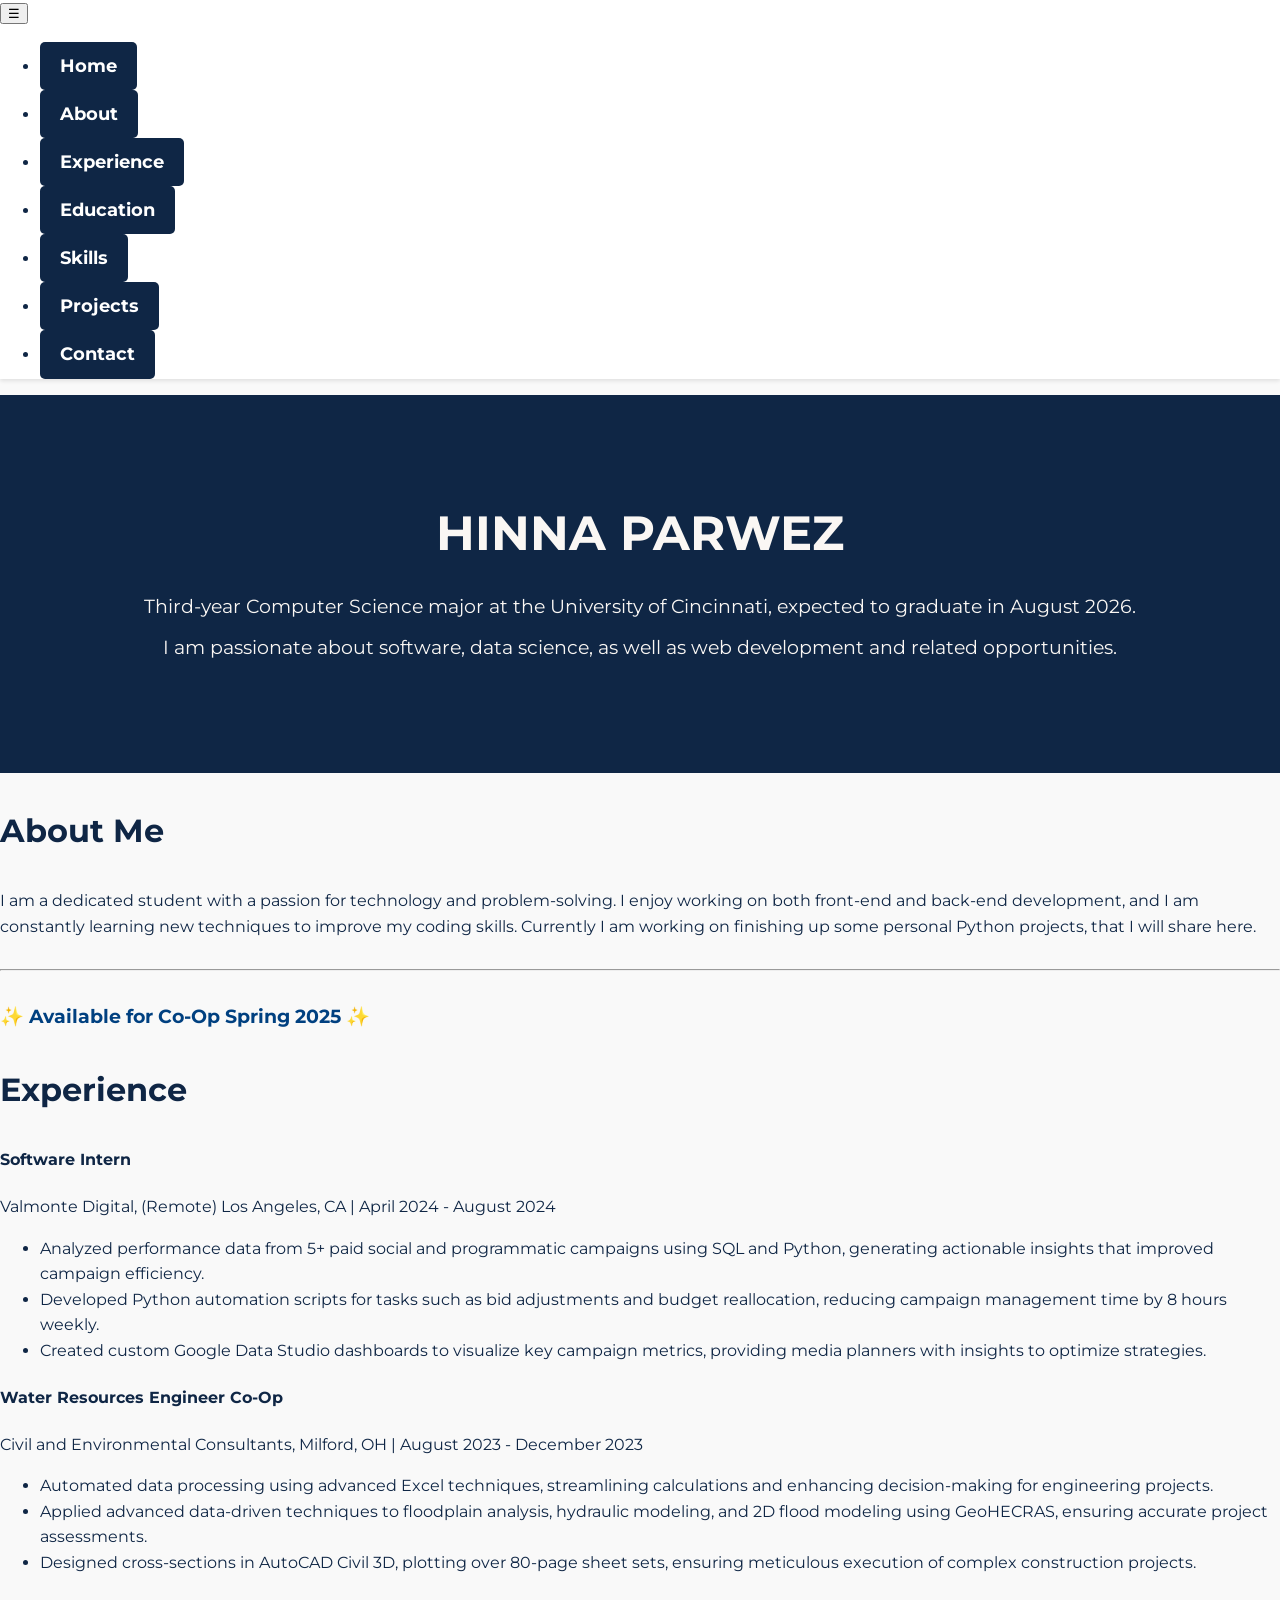
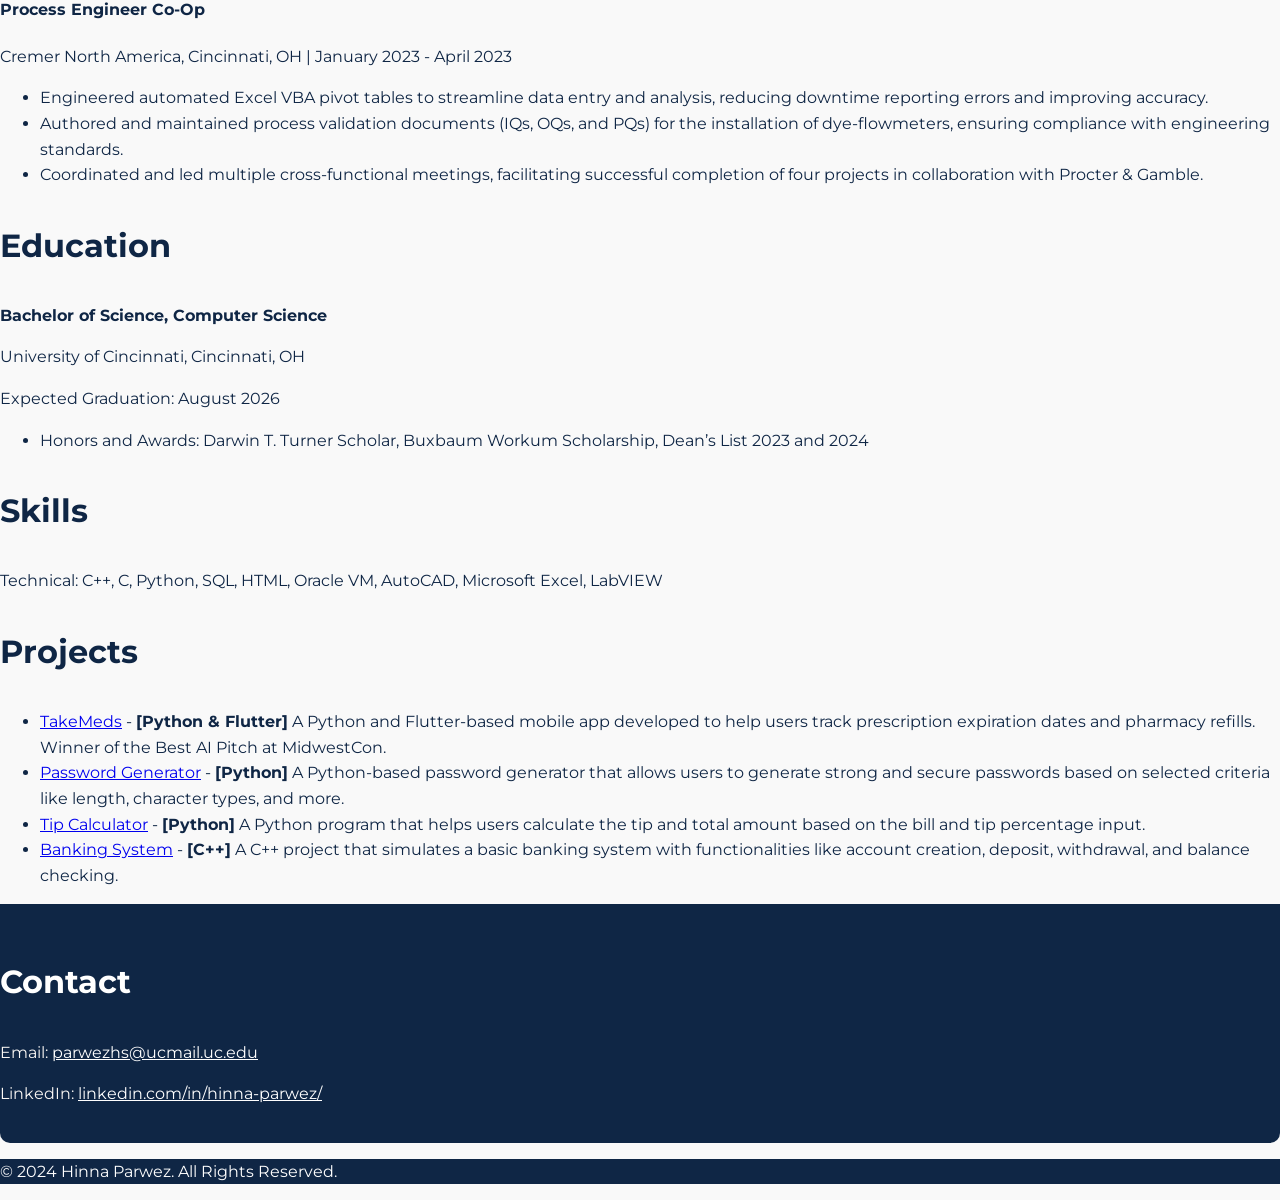
==== index.html @ ca6fc9ad "Update index.html" ====
<!DOCTYPE html>
<html lang="en">
<head>
    <meta charset="UTF-8">
    <meta name="viewport" content="width=device-width, initial-scale=1.0">
    <title>Hinna Parwez's Portfolio</title>
    <link rel="stylesheet" href="styles.css">
    <link rel="stylesheet" href="https://fonts.googleapis.com/css2?family=Montserrat:wght@400;700&display=swap">
</head>
<body>
    <nav>
        <!-- Hamburger menu button for mobile -->
        <button class="hamburger" onclick="toggleMenu()">☰</button>
        <ul id="nav-menu">
            <li><a href="#home">Home</a></li>
            <li><a href="#about">About</a></li>
            <li><a href="#experience">Experience</a></li>
            <li><a href="#education">Education</a></li>
            <li><a href="#skills">Skills</a></li>
            <li><a href="#projects">Projects</a></li>
            <li><a href="#contact">Contact</a></li>
        </ul>
    </nav>

    <header id="home">
        <div class="header-content">
            <h1>HINNA PARWEZ</h1>
            <p>Third-year Computer Science major at the University of Cincinnati, expected to graduate in August 2026.</p>
            <p>I am passionate about software, data science, as well as web development and related opportunities.</p>
        </div>
    </header>

    <!-- About Section -->
    <section id="about">
        <h3>About Me</h3>
        <p>I am a dedicated student with a passion for technology and problem-solving. I enjoy working on both front-end and back-end development, and I am constantly learning new techniques to improve my coding skills. Currently I am working on finishing up some personal Python projects, that I will share here. </p>
        <hr style="margin: 30px 0;">
        <p><strong style="font-size: 1.2em; color: #004080;">✨ Available for Co-Op Spring 2025 ✨</strong></p>
    </section>

    <!-- Experience Section -->
    <section id="experience">
        <h3>Experience</h3>
        <div class="card">
            <h4>Software Intern</h4>
            <p>Valmonte Digital, (Remote) Los Angeles, CA | April 2024 - August 2024</p>
            <ul>
                <li>Analyzed performance data from 5+ paid social and programmatic campaigns using SQL and Python, generating actionable insights that improved campaign efficiency.</li>
                <li>Developed Python automation scripts for tasks such as bid adjustments and budget reallocation, reducing campaign management time by 8 hours weekly.</li>
                <li>Created custom Google Data Studio dashboards to visualize key campaign metrics, providing media planners with insights to optimize strategies.</li>
            </ul>
        </div>
        <div class="card">
            <h4>Water Resources Engineer Co-Op</h4>
            <p>Civil and Environmental Consultants, Milford, OH | August 2023 - December 2023</p>
            <ul>
                <li>Automated data processing using advanced Excel techniques, streamlining calculations and enhancing decision-making for engineering projects.</li>
                <li>Applied advanced data-driven techniques to floodplain analysis, hydraulic modeling, and 2D flood modeling using GeoHECRAS, ensuring accurate project assessments.</li>
                <li>Designed cross-sections in AutoCAD Civil 3D, plotting over 80-page sheet sets, ensuring meticulous execution of complex construction projects.</li>
            </ul>
        </div>
        <div class="card">
            <h4>Process Engineer Co-Op</h4>
            <p>Cremer North America, Cincinnati, OH | January 2023 - April 2023</p>
            <ul>
                <li>Engineered automated Excel VBA pivot tables to streamline data entry and analysis, reducing downtime reporting errors and improving accuracy.</li>
                <li>Authored and maintained process validation documents (IQs, OQs, and PQs) for the installation of dye-flowmeters, ensuring compliance with engineering standards.</li>
                <li>Coordinated and led multiple cross-functional meetings, facilitating successful completion of four projects in collaboration with Procter & Gamble.</li>
            </ul>
        </div>
    </section>

    <!-- Education Section -->
    <section id="education">
        <h3>Education</h3>
        <p><strong>Bachelor of Science, Computer Science</strong></p>
        <p>University of Cincinnati, Cincinnati, OH</p>
        <p>Expected Graduation: August 2026</p>
        <ul>
            <li>Honors and Awards: Darwin T. Turner Scholar, Buxbaum Workum Scholarship, Dean’s List 2023 and 2024</li>
        </ul>
    </section>

    <!-- Skills Section -->
    <section id="skills">
        <h3>Skills</h3>
        <p>Technical: C++, C, Python, SQL, HTML, Oracle VM, AutoCAD, Microsoft Excel, LabVIEW</p>
    </section>

    <!-- Projects Section -->
    <section id="projects">
        <h3>Projects</h3>
        <ul>
            <li>
                <a href="https://github.com/HinnaP/takemeds-server" target="_blank">TakeMeds</a> 
                - <strong>[Python & Flutter]</strong> A Python and Flutter-based mobile app developed to help users track prescription expiration dates and pharmacy refills. Winner of the Best AI Pitch at MidwestCon.
            </li>
            <li>
                <a href="https://github.com/HinnaP/passwordgenerator" target="_blank">Password Generator</a> 
                - <strong>[Python]</strong> A Python-based password generator that allows users to generate strong and secure passwords based on selected criteria like length, character types, and more.
            </li>
            <li>
                <a href="https://github.com/HinnaP/TipCalculator/blob/main/File1" target="_blank">Tip Calculator</a> 
                - <strong>[Python]</strong> A Python program that helps users calculate the tip and total amount based on the bill and tip percentage input.
            </li>
            <li>
                <a href="https://github.com/HinnaP/BankingSystem/tree/main" target="_blank">Banking System</a> 
                - <strong>[C++]</strong> A C++ project that simulates a basic banking system with functionalities like account creation, deposit, withdrawal, and balance checking.
            </li>
        </ul>
    </section>

    <!-- Contact Section -->
    <section id="contact">
        <h3>Contact</h3>
        <p>Email: <a href="mailto:parwezhs@ucmail.uc.edu">parwezhs@ucmail.uc.edu</a></p>
        <p>LinkedIn: <a href="https://www.linkedin.com/in/hinna-parwez/" target="_blank">linkedin.com/in/hinna-parwez/</a></p>
    </section>

    <footer>
        <p>&copy; 2024 Hinna Parwez. All Rights Reserved.</p>
    </footer>

    <!-- JavaScript for Hamburger Menu -->
    <script>
        function toggleMenu() {
            const navMenu = document.getElementById('nav-menu');
            navMenu.classList.toggle('show');
        }
    </script>
</body>
</html>
---- styles.css ----
/* General Styles */
body {
    font-family: 'Montserrat', sans-serif;
    margin: 0;
    padding: 0;
    background-color: #f9f9f9;
    color: #0F2645; /* Updated to new blue color */
    line-height: 1.6;
}

/* Navigation Styles */
nav {
    background-color: #ffffff; 
    box-shadow: 0 2px 4px rgba(0, 0, 0, 0.1);
    position: sticky;
    top: 0;
    width: 100%;
    z-index: 1000;
}

nav ul li a {
    display: inline-block;
    padding: 10px 20px;
    background-color: #0F2645; /* Updated to new blue color */
    color: #ffffff;
    text-decoration: none;
    font-weight: 700;
    font-size: 1.1em;
    border-radius: 5px;
    transition: background-color 0.3s ease-in-out;
}

nav ul li a:hover {
    background-color: #004080; 
    color: #faf7f4;
}

/* Header Styles */
header {
    background-color: #0F2645; /* Updated to new blue color */
    color: #faf7f4;
    text-align: center;
    padding: 100px 20px;
}

.header-content h1 {
    font-size: 3em;
    margin: 0 0 20px;
    font-weight: bold;
}

.header-content p {
    font-size: 1.2em;
    margin: 10px 0;
}

/* Section Styles */
section h3 {
    font-size: 2em;
    color: #0F2645; /* Updated to new blue color */
}

/* Highlighted Text for Co-Op Availability */
#about p:last-of-type {
    color: #0F2645; /* Updated to new blue color */
}

/* Contact Section */
#contact {
    background-color: #0F2645; /* Updated to new blue color */
    color: #faf7f4;
    padding: 20px 0;
    border-radius: 0 0 10px 10px;
}

#contact h3 {
    color: #ffffff;
}

#contact a {
    color: #ffffff;
}

#contact a:hover {
    text-decoration: underline;
}

/* Footer Styles */
footer {
    background-color: #0F2645; /* Updated to new blue color */
    color: #ffffff;
}
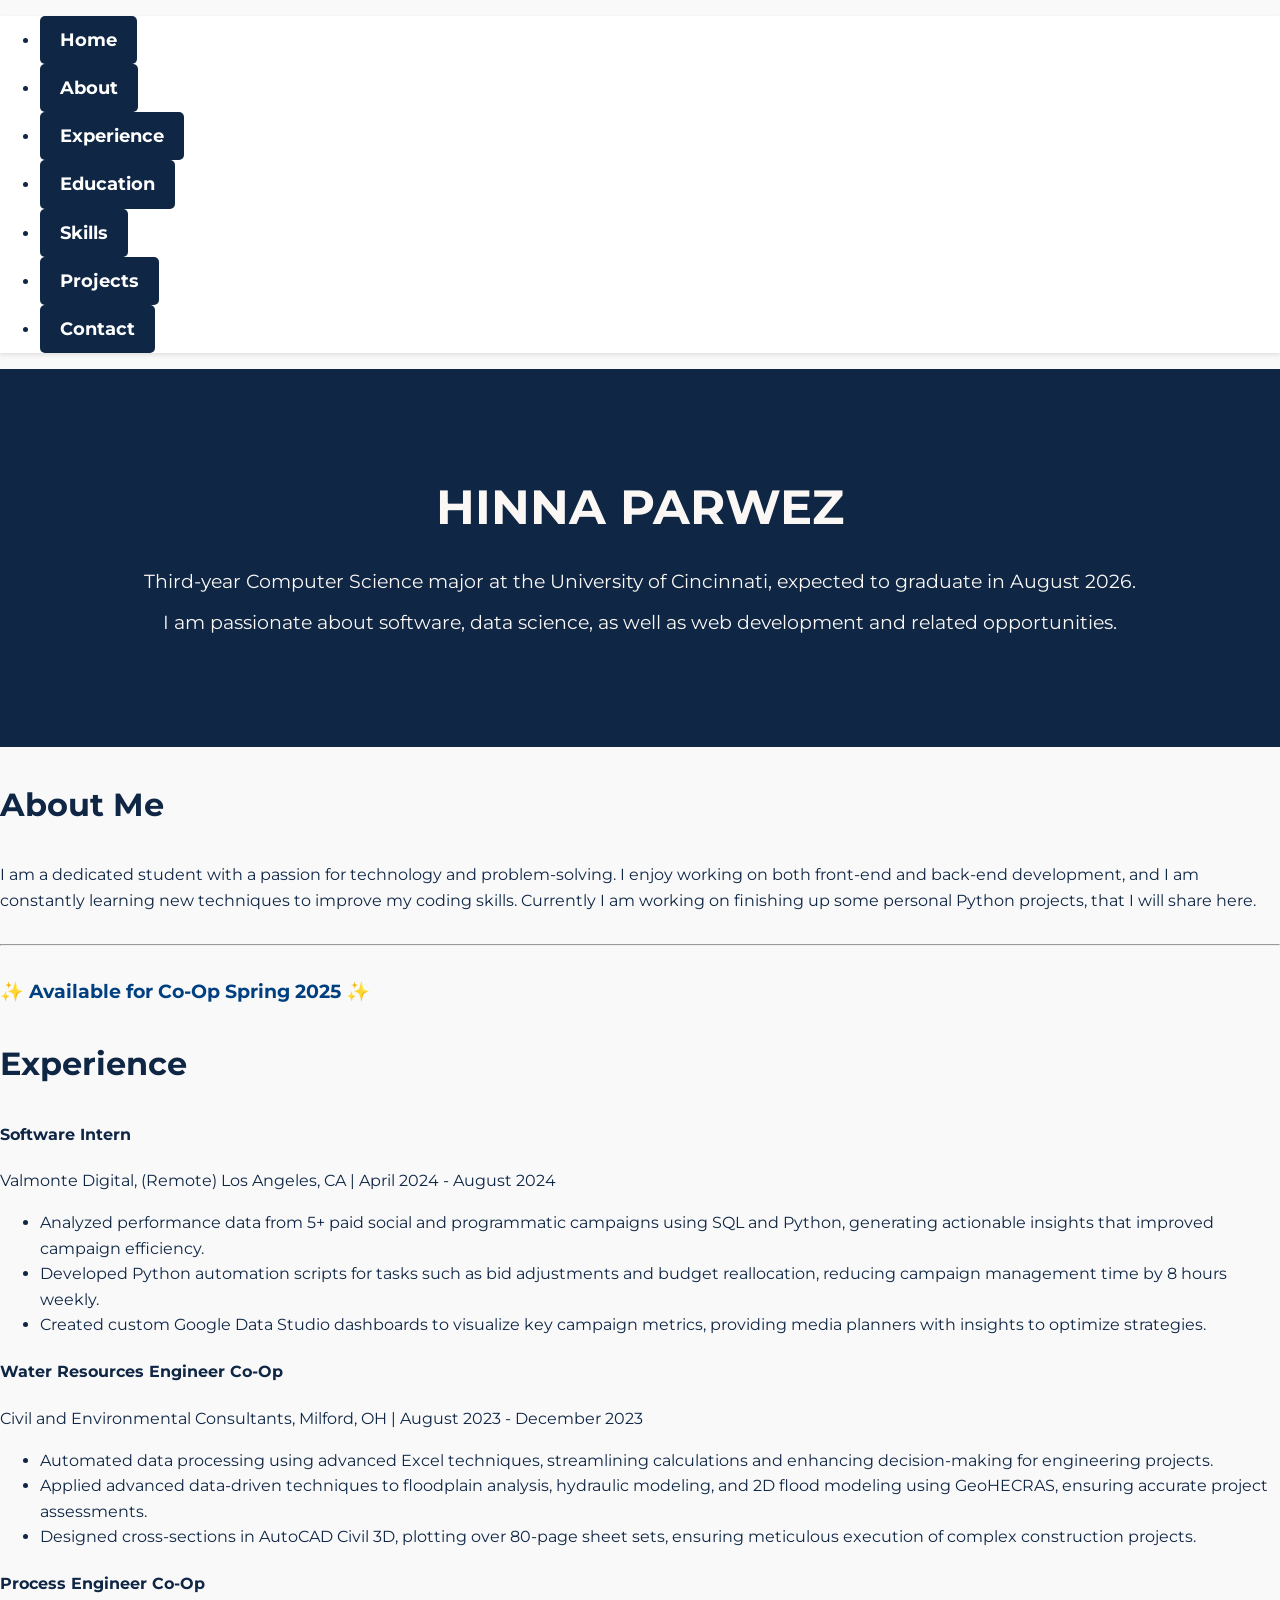
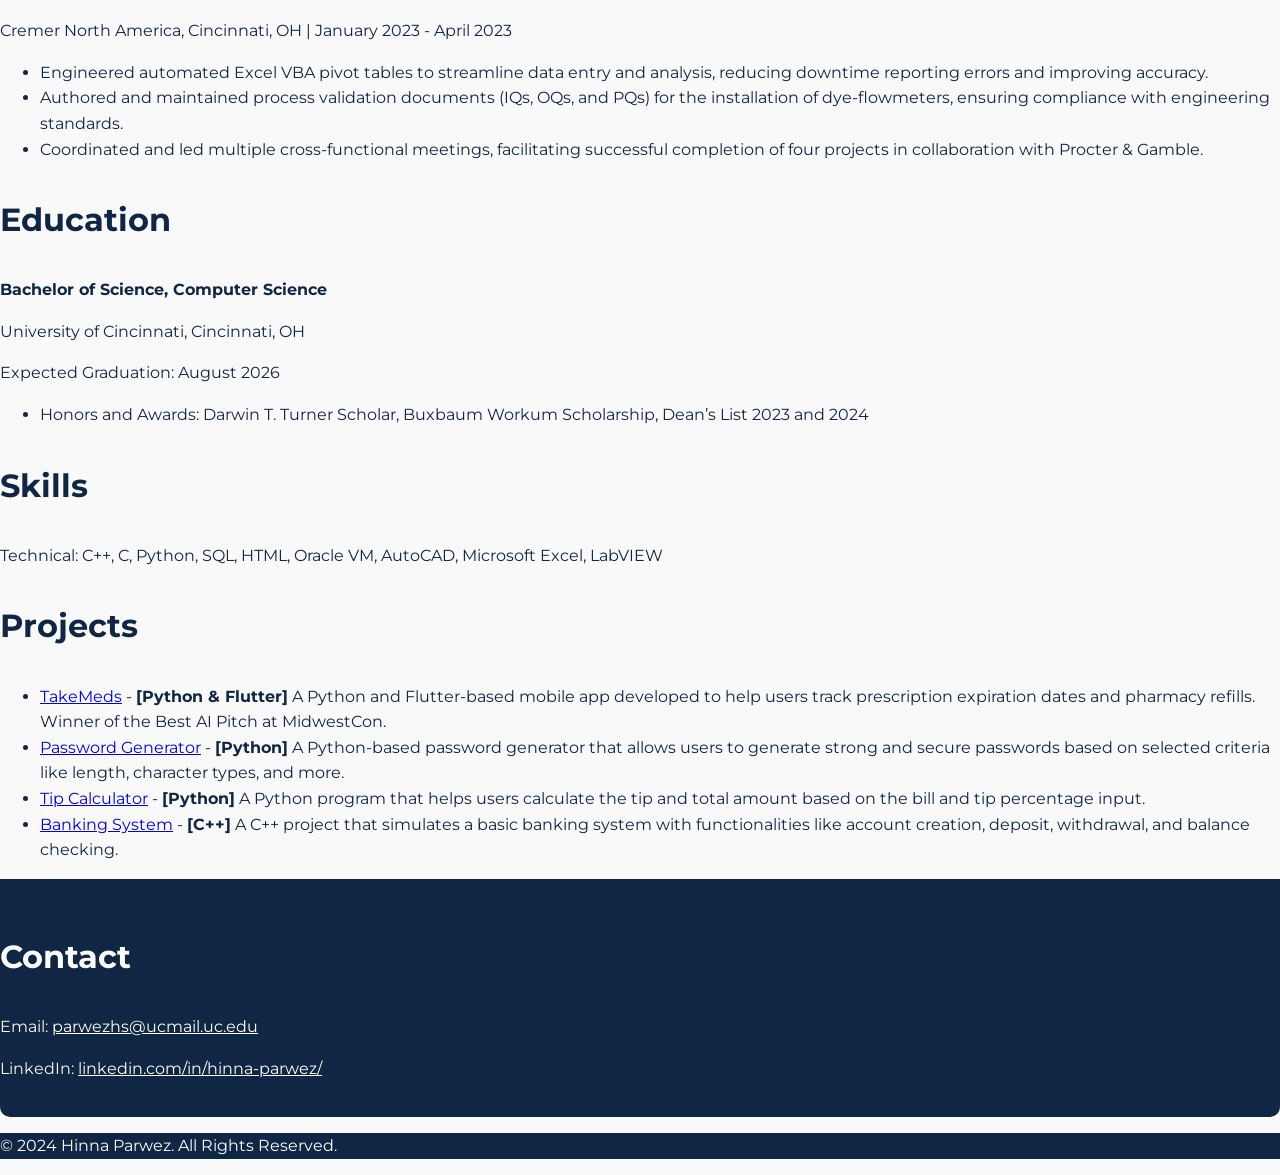
==== commit 8e38a3dd: "Update index.html" ====
--- a/index.html
+++ b/index.html
@@ -9,8 +9,6 @@
 </head>
 <body>
     <nav>
-        <!-- Hamburger menu button for mobile -->
-        <button class="hamburger" onclick="toggleMenu()">☰</button>
         <ul id="nav-menu">
             <li><a href="#home">Home</a></li>
             <li><a href="#about">About</a></li>
@@ -120,13 +118,5 @@
     <footer>
         <p>&copy; 2024 Hinna Parwez. All Rights Reserved.</p>
     </footer>
-
-    <!-- JavaScript for Hamburger Menu -->
-    <script>
-        function toggleMenu() {
-            const navMenu = document.getElementById('nav-menu');
-            navMenu.classList.toggle('show');
-        }
-    </script>
 </body>
 </html>
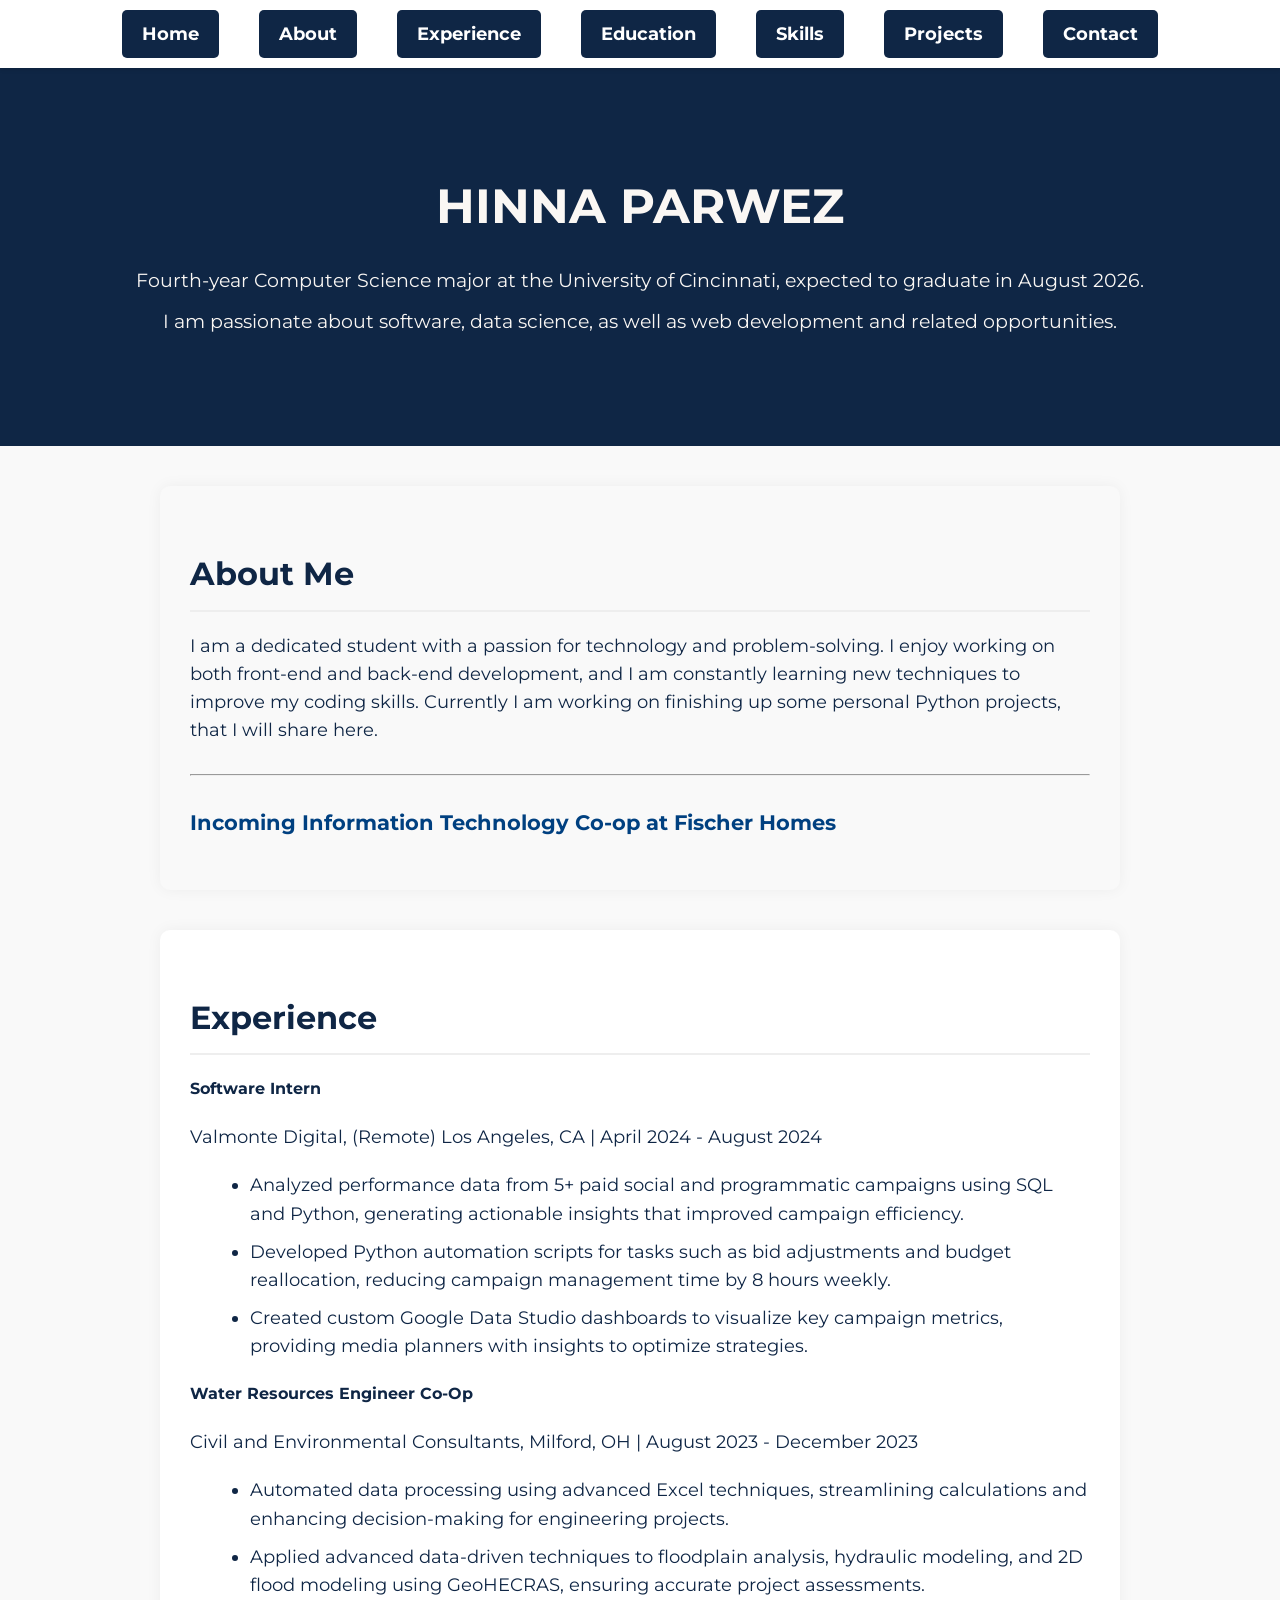
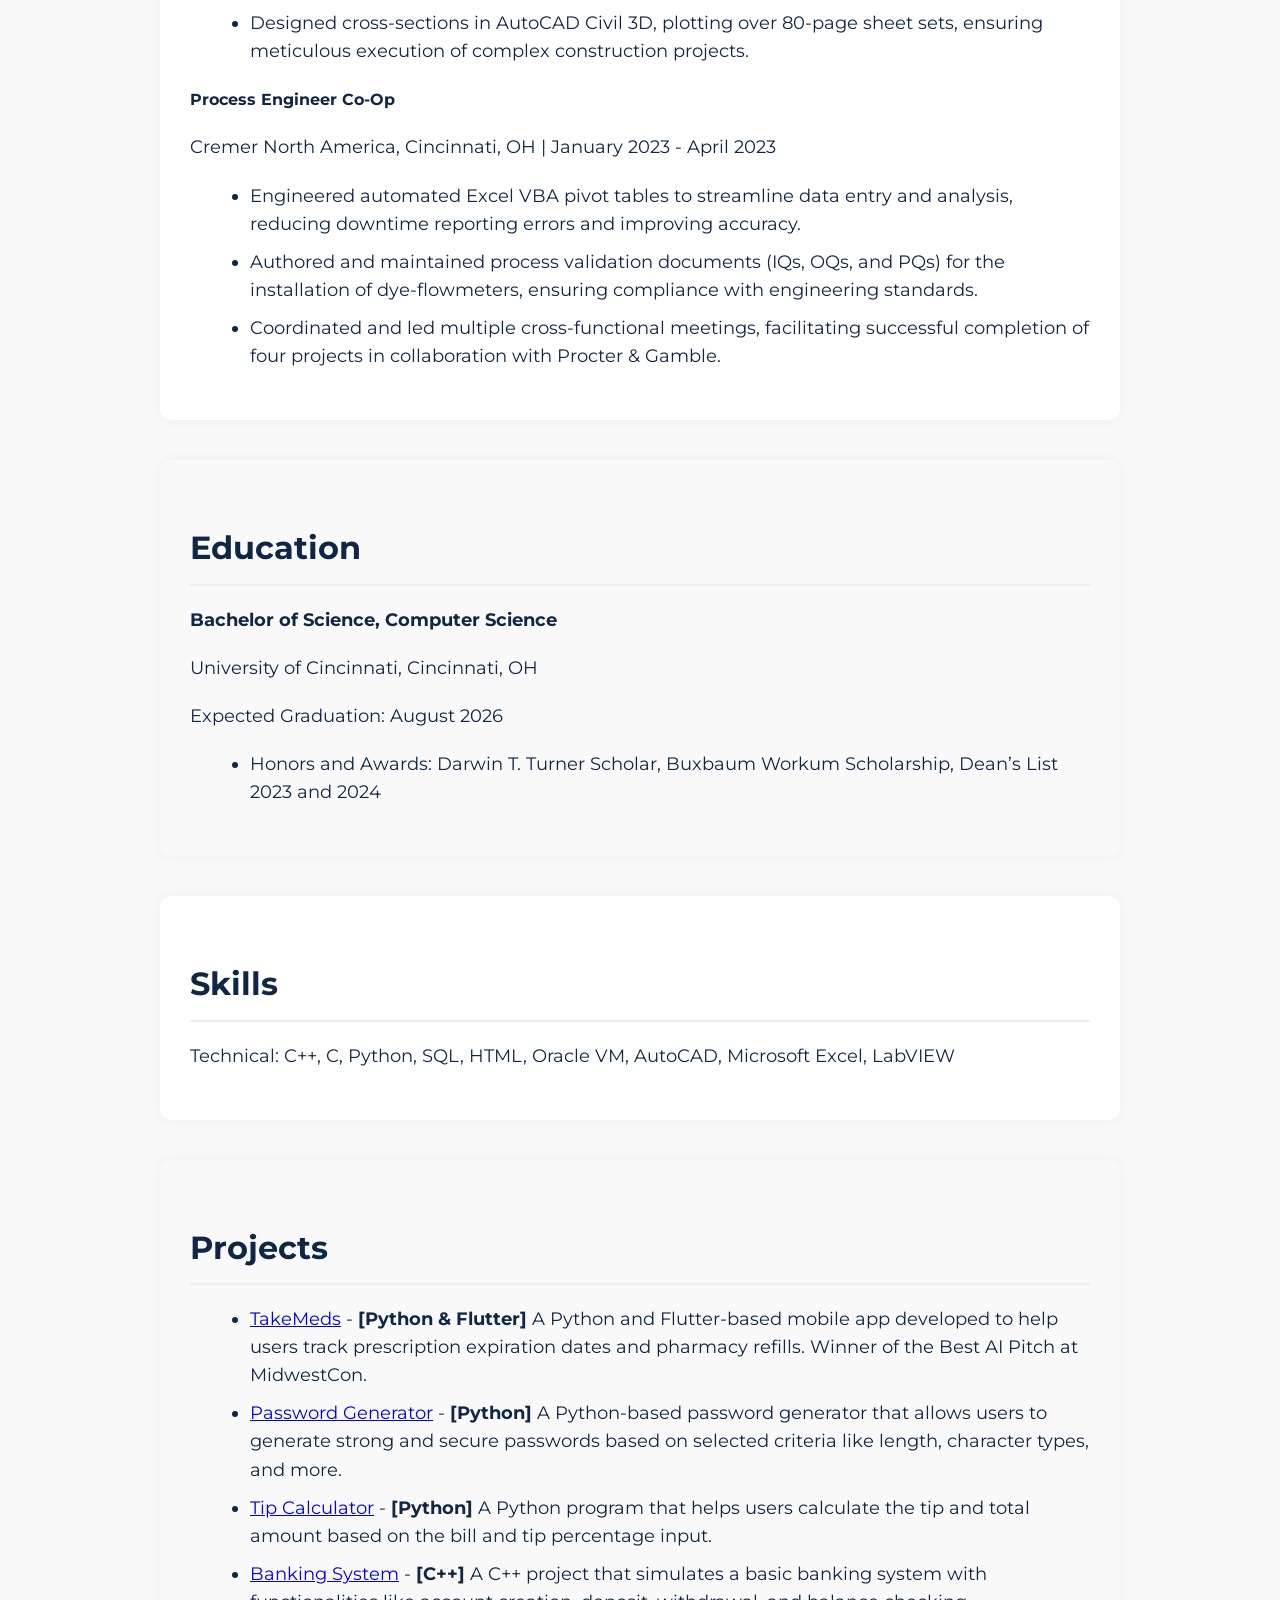
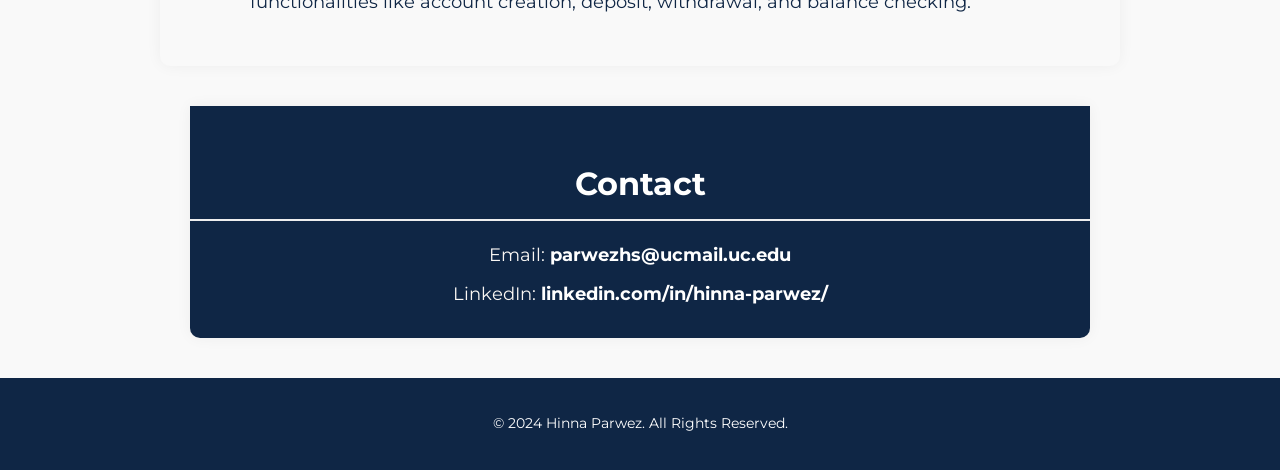
==== commit f2a964ca: "Update index.html" ====
--- a/index.html
+++ b/index.html
@@ -23,7 +23,7 @@
     <header id="home">
         <div class="header-content">
             <h1>HINNA PARWEZ</h1>
-            <p>Third-year Computer Science major at the University of Cincinnati, expected to graduate in August 2026.</p>
+            <p>Fourth-year Computer Science major at the University of Cincinnati, expected to graduate in August 2026.</p>
             <p>I am passionate about software, data science, as well as web development and related opportunities.</p>
         </div>
     </header>
@@ -33,7 +33,7 @@
         <h3>About Me</h3>
         <p>I am a dedicated student with a passion for technology and problem-solving. I enjoy working on both front-end and back-end development, and I am constantly learning new techniques to improve my coding skills. Currently I am working on finishing up some personal Python projects, that I will share here. </p>
         <hr style="margin: 30px 0;">
-        <p><strong style="font-size: 1.2em; color: #004080;">✨ Available for Co-Op Spring 2025 ✨</strong></p>
+        <p><strong style="font-size: 1.2em; color: #004080;">Incoming Information Technology Co-op at Fischer Homes</strong></p>
     </section>
 
     <!-- Experience Section -->
--- a/styles.css
+++ b/styles.css
@@ -1,10 +1,10 @@
 /* General Styles */
-body {
+body {     
     font-family: 'Montserrat', sans-serif;
     margin: 0;
     padding: 0;
     background-color: #f9f9f9;
-    color: #0F2645; /* Updated to new blue color */
+    color: #0F2645; /* Updated dark blue text */
     line-height: 1.6;
 }
 
@@ -18,11 +18,23 @@
     z-index: 1000;
 }
 
+nav ul {
+    list-style-type: none;
+    margin: 0;
+    padding: 0;
+    display: flex;
+    justify-content: center;
+}
+
+nav ul li {
+    margin: 10px 20px; 
+}
+
 nav ul li a {
     display: inline-block;
     padding: 10px 20px;
-    background-color: #0F2645; /* Updated to new blue color */
-    color: #ffffff;
+    background-color: #0F2645; /* Updated to new blue */
+    color: #ffffff; /* White text */
     text-decoration: none;
     font-weight: 700;
     font-size: 1.1em;
@@ -31,14 +43,14 @@
 }
 
 nav ul li a:hover {
-    background-color: #004080; 
-    color: #faf7f4;
+    background-color: #004080; /* Slightly lighter blue on hover */
+    color: #faf7f4; 
 }
 
 /* Header Styles */
 header {
-    background-color: #0F2645; /* Updated to new blue color */
-    color: #faf7f4;
+    background-color: #0F2645; /* Updated to new blue */
+    color: #faf7f4; /* Off-white text */
     text-align: center;
     padding: 100px 20px;
 }
@@ -55,30 +67,64 @@
 }
 
 /* Section Styles */
+section {
+    margin: 40px auto;
+    padding: 30px;
+    max-width: 900px;
+    background-color: #ffffff; 
+    box-shadow: 0 0 15px rgba(0, 0, 0, 0.05);
+    border-radius: 10px;
+    color: #0F2645; /* Text color */
+}
+
+section:nth-of-type(odd) {
+    background-color: #f9f9f9; 
+}
+
 section h3 {
     font-size: 2em;
-    color: #0F2645; /* Updated to new blue color */
+    color: #0F2645; /* Updated to new blue for section headings */
+    border-bottom: 2px solid #eeeeee; 
+    padding-bottom: 10px;
+    margin-bottom: 20px;
+    font-weight: bold;
 }
 
-/* Highlighted Text for Co-Op Availability */
-#about p:last-of-type {
-    color: #0F2645; /* Updated to new blue color */
+section p, section ul {
+    font-size: 1.1em;
+    margin-bottom: 20px; 
+}
+
+section ul {
+    list-style-type: disc;
+    margin-left: 20px;
+}
+
+section ul li {
+    margin-bottom: 10px;
 }
 
 /* Contact Section */
 #contact {
-    background-color: #0F2645; /* Updated to new blue color */
-    color: #faf7f4;
+    text-align: center;
+    background-color: #0F2645; /* Updated to new blue */
+    color: #faf7f4; /* Off-white */
     padding: 20px 0;
     border-radius: 0 0 10px 10px;
 }
 
 #contact h3 {
-    color: #ffffff;
+    color: #ffffff; /* Change the 'Contact' heading to white */
+}
+
+#contact p {
+    margin: 10px 0;
 }
 
 #contact a {
     color: #ffffff;
+    text-decoration: none;
+    font-weight: bold;
 }
 
 #contact a:hover {
@@ -87,6 +133,18 @@
 
 /* Footer Styles */
 footer {
-    background-color: #0F2645; /* Updated to new blue color */
-    color: #ffffff;
+    text-align: center;
+    padding: 20px 0;
+    background-color: #0F2645; /* Updated to new blue */
+    color: #ffffff; 
+    font-size: 0.9em;
 }
+
+footer a {
+    color: #ffffff; 
+    text-decoration: none;
+}
+
+footer a:hover {
+    text-decoration: underline;
+}
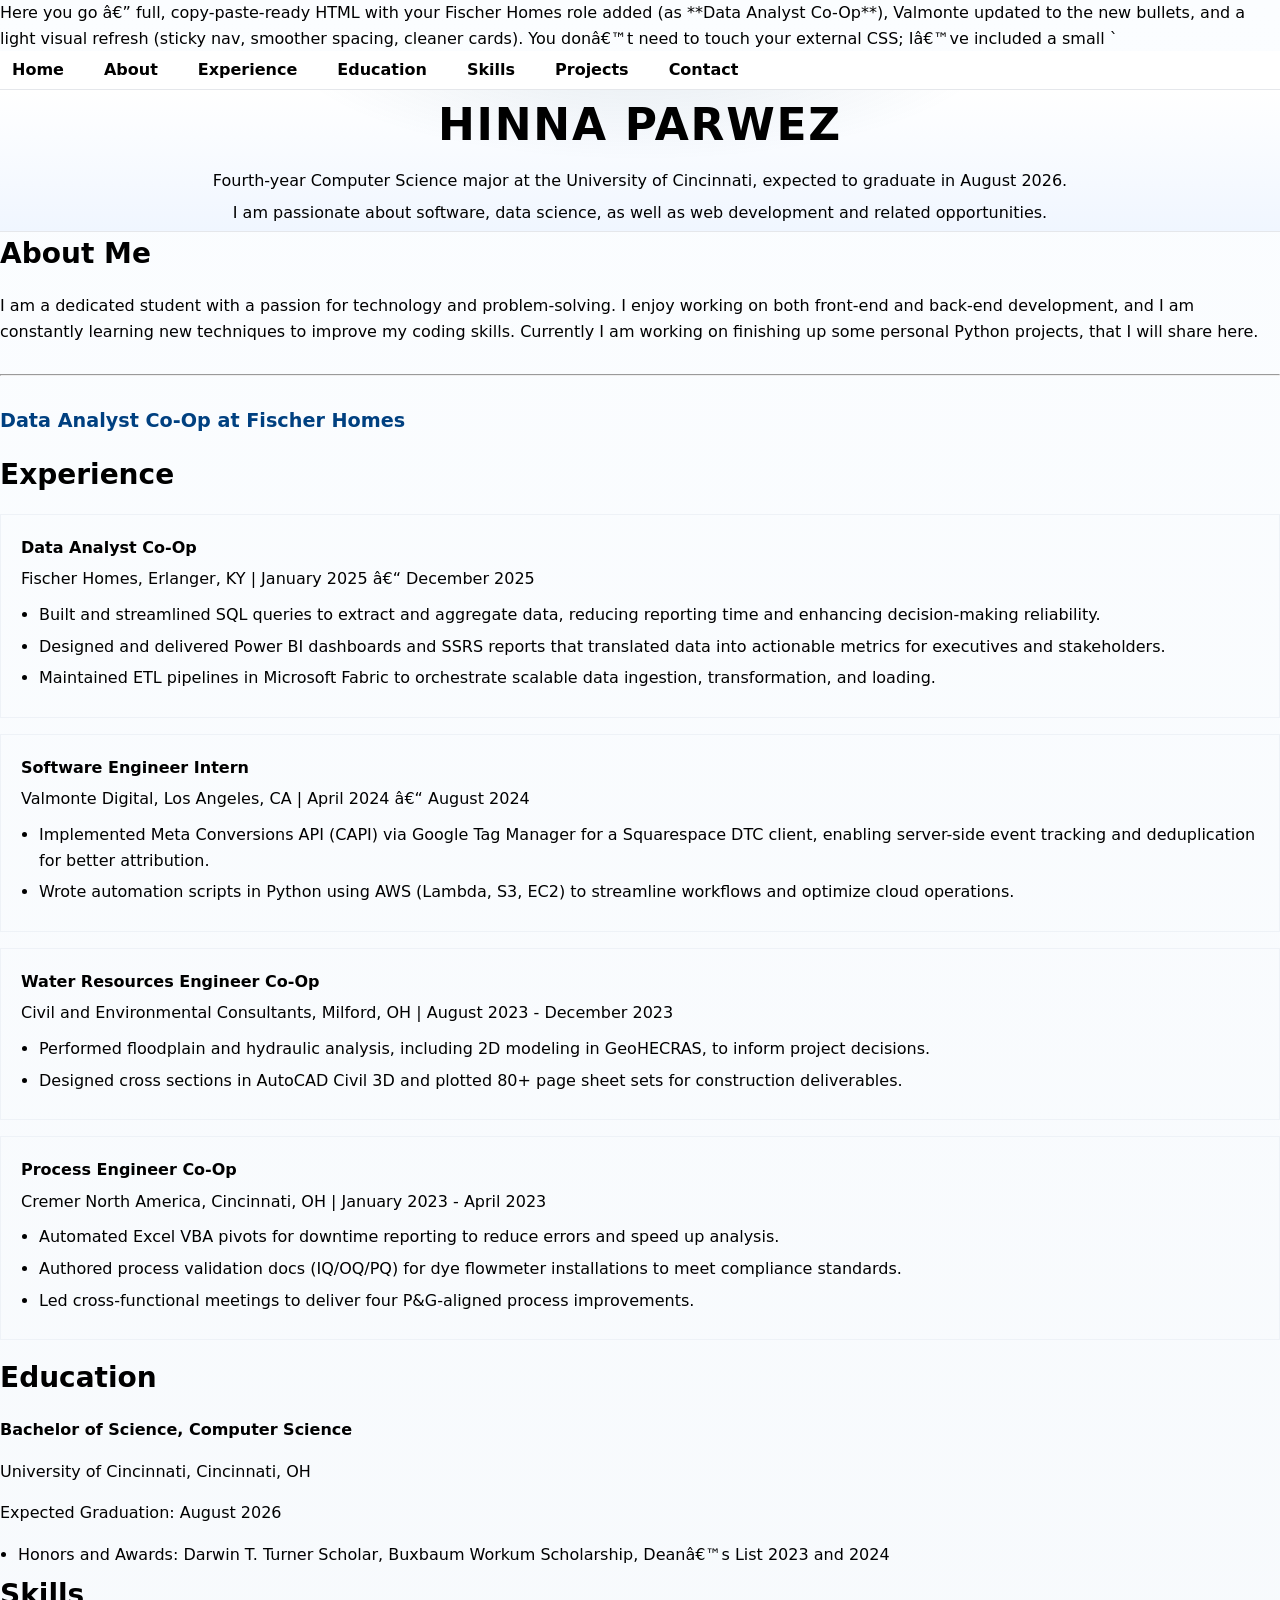
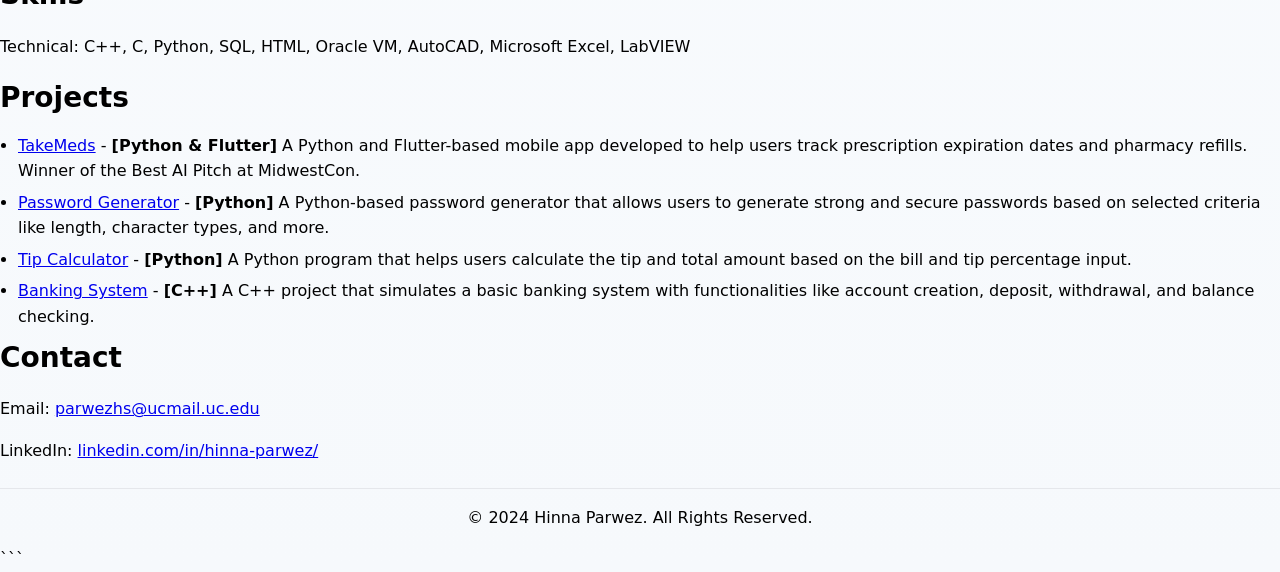
==== commit 531acb23: "Update index.html" ====
--- a/index.html
+++ b/index.html
@@ -1,3 +1,6 @@
+Here you go — full, copy-paste-ready HTML with your Fischer Homes role added (as **Data Analyst Co-Op**), Valmonte updated to the new bullets, and a light visual refresh (sticky nav, smoother spacing, cleaner cards). You don’t need to touch your external CSS; I’ve included a small `<style>` block to instantly improve the look.
+
+```html
 <!DOCTYPE html>
 <html lang="en">
 <head>
@@ -6,6 +9,81 @@
     <title>Hinna Parwez's Portfolio</title>
     <link rel="stylesheet" href="styles.css">
     <link rel="stylesheet" href="https://fonts.googleapis.com/css2?family=Montserrat:wght@400;700&display=swap">
+    <style>
+        :root{
+          --bg:#f8fafc;
+          --fg:#111827;
+          --muted:#6b7280;
+          --accent:#0f4c81;
+          --card:#ffffff;
+          --ring:rgba(15,76,129,.12);
+          --radius:16px;
+          --space: clamp(16px, 3vw, 28px);
+          --maxw: 980px;
+          --shadow: 0 8px 24px rgba(0,0,0,.06);
+        }
+        html { scroll-behavior: smooth; }
+        * { box-sizing: border-box; }
+        body{
+          margin:0;
+          font-family: 'Montserrat', system-ui, -apple-system, Segoe UI, Roboto, Arial, sans-serif;
+          color:var(--fg);
+          background:linear-gradient(180deg, #fbfdff 0%, #f6f9fc 100%);
+          line-height:1.6;
+        }
+        nav{
+          position: sticky; top:0; z-index: 50;
+          background: rgba(255,255,255,.9);
+          backdrop-filter: blur(8px);
+          border-bottom:1px solid #e5e7eb;
+        }
+        #nav-menu{
+          max-width: var(--maxw);
+          margin:0 auto; padding: 10px var(--space);
+          display:flex; gap:16px; flex-wrap:wrap; align-items:center;
+          list-style:none;
+        }
+        #nav-menu a{
+          text-decoration:none; color:var(--fg); font-weight:600; padding:8px 12px; border-radius:10px;
+        }
+        #nav-menu a:hover, #nav-menu a.is-active{
+          background: var(--ring);
+          color: var(--accent);
+        }
+        header{
+          display:grid; place-items:center;
+          padding: clamp(48px, 10vw, 120px) var(--space);
+          text-align:center;
+          background:
+            radial-gradient(600px 200px at 50% -50px, rgba(15,76,129,.12), transparent 60%),
+            linear-gradient(180deg, #ffffff 0%, #f0f6ff 100%);
+          border-bottom:1px solid #e5e7eb;
+        }
+        .header-content{ max-width: var(--maxw); margin:0 auto; }
+        .header-content h1{ letter-spacing:.04em; margin:0 0 8px; font-size: clamp(28px, 5vw, 44px); }
+        .header-content p{ margin:6px 0; color: var(--muted); }
+
+        section{ max-width: var(--maxw); margin: 0 auto; padding: 40px var(--space); }
+        h3{ margin:0 0 12px; font-size: clamp(20px, 3.2vw, 28px); }
+        .card{
+          background: var(--card);
+          border-radius: var(--radius);
+          box-shadow: var(--shadow);
+          padding: 20px;
+          margin: 16px 0;
+          border: 1px solid #eef2f7;
+        }
+        .card h4{ margin: 0 0 6px; }
+        .card p{ margin: 0 0 10px; color: var(--muted); }
+        ul{ padding-left: 18px; margin: 0; }
+        li{ margin: 6px 0; }
+        footer{
+          text-align:center; padding: 28px var(--space); color: var(--muted);
+          border-top:1px solid #e5e7eb; margin-top: 24px;
+        }
+        /* subtle anchor focus ring */
+        a:focus-visible{ outline: 3px solid var(--ring); border-radius:8px; }
+    </style>
 </head>
 <body>
     <nav>
@@ -31,39 +109,50 @@
     <!-- About Section -->
     <section id="about">
         <h3>About Me</h3>
-        <p>I am a dedicated student with a passion for technology and problem-solving. I enjoy working on both front-end and back-end development, and I am constantly learning new techniques to improve my coding skills. Currently I am working on finishing up some personal Python projects, that I will share here. </p>
+        <p>I am a dedicated student with a passion for technology and problem-solving. I enjoy working on both front-end and back-end development, and I am constantly learning new techniques to improve my coding skills. Currently I am working on finishing up some personal Python projects, that I will share here.</p>
         <hr style="margin: 30px 0;">
-        <p><strong style="font-size: 1.2em; color: #004080;">Incoming Information Technology Co-op at Fischer Homes</strong></p>
+        <p><strong style="font-size: 1.2em; color: #004080;">Data Analyst Co-Op at Fischer Homes</strong></p>
     </section>
 
     <!-- Experience Section -->
     <section id="experience">
         <h3>Experience</h3>
-        <div class="card">
-            <h4>Software Intern</h4>
-            <p>Valmonte Digital, (Remote) Los Angeles, CA | April 2024 - August 2024</p>
-            <ul>
-                <li>Analyzed performance data from 5+ paid social and programmatic campaigns using SQL and Python, generating actionable insights that improved campaign efficiency.</li>
-                <li>Developed Python automation scripts for tasks such as bid adjustments and budget reallocation, reducing campaign management time by 8 hours weekly.</li>
-                <li>Created custom Google Data Studio dashboards to visualize key campaign metrics, providing media planners with insights to optimize strategies.</li>
-            </ul>
-        </div>
+
+        <div class="card">
+            <h4>Data Analyst Co-Op</h4>
+            <p>Fischer Homes, Erlanger, KY | January 2025 – December 2025</p>
+            <ul>
+                <li>Built and streamlined SQL queries to extract and aggregate data, reducing reporting time and enhancing decision-making reliability.</li>
+                <li>Designed and delivered Power BI dashboards and SSRS reports that translated data into actionable metrics for executives and stakeholders.</li>
+                <li>Maintained ETL pipelines in Microsoft Fabric to orchestrate scalable data ingestion, transformation, and loading.</li>
+            </ul>
+        </div>
+
+        <div class="card">
+            <h4>Software Engineer Intern</h4>
+            <p>Valmonte Digital, Los Angeles, CA | April 2024 – August 2024</p>
+            <ul>
+                <li>Implemented Meta Conversions API (CAPI) via Google Tag Manager for a Squarespace DTC client, enabling server-side event tracking and deduplication for better attribution.</li>
+                <li>Wrote automation scripts in Python using AWS (Lambda, S3, EC2) to streamline workflows and optimize cloud operations.</li>
+            </ul>
+        </div>
+
         <div class="card">
             <h4>Water Resources Engineer Co-Op</h4>
             <p>Civil and Environmental Consultants, Milford, OH | August 2023 - December 2023</p>
             <ul>
-                <li>Automated data processing using advanced Excel techniques, streamlining calculations and enhancing decision-making for engineering projects.</li>
-                <li>Applied advanced data-driven techniques to floodplain analysis, hydraulic modeling, and 2D flood modeling using GeoHECRAS, ensuring accurate project assessments.</li>
-                <li>Designed cross-sections in AutoCAD Civil 3D, plotting over 80-page sheet sets, ensuring meticulous execution of complex construction projects.</li>
-            </ul>
-        </div>
+                <li>Performed floodplain and hydraulic analysis, including 2D modeling in GeoHECRAS, to inform project decisions.</li>
+                <li>Designed cross sections in AutoCAD Civil 3D and plotted 80+ page sheet sets for construction deliverables.</li>
+            </ul>
+        </div>
+
         <div class="card">
             <h4>Process Engineer Co-Op</h4>
             <p>Cremer North America, Cincinnati, OH | January 2023 - April 2023</p>
             <ul>
-                <li>Engineered automated Excel VBA pivot tables to streamline data entry and analysis, reducing downtime reporting errors and improving accuracy.</li>
-                <li>Authored and maintained process validation documents (IQs, OQs, and PQs) for the installation of dye-flowmeters, ensuring compliance with engineering standards.</li>
-                <li>Coordinated and led multiple cross-functional meetings, facilitating successful completion of four projects in collaboration with Procter & Gamble.</li>
+                <li>Automated Excel VBA pivots for downtime reporting to reduce errors and speed up analysis.</li>
+                <li>Authored process validation docs (IQ/OQ/PQ) for dye flowmeter installations to meet compliance standards.</li>
+                <li>Led cross-functional meetings to deliver four P&G-aligned process improvements.</li>
             </ul>
         </div>
     </section>
@@ -118,5 +207,23 @@
     <footer>
         <p>&copy; 2024 Hinna Parwez. All Rights Reserved.</p>
     </footer>
+
+    <script>
+      // highlight active nav link on scroll
+      const links = [...document.querySelectorAll('#nav-menu a')];
+      const sections = links.map(a => document.querySelector(a.getAttribute('href')));
+      const onScroll = () => {
+        const y = window.scrollY + 120;
+        let active = 0;
+        sections.forEach((sec, i) => {
+          if (sec && sec.offsetTop <= y) active = i;
+        });
+        links.forEach(l => l.classList.remove('is-active'));
+        links[active]?.classList.add('is-active');
+      };
+      document.addEventListener('scroll', onScroll, { passive: true });
+      onScroll();
+    </script>
 </body>
 </html>
+```
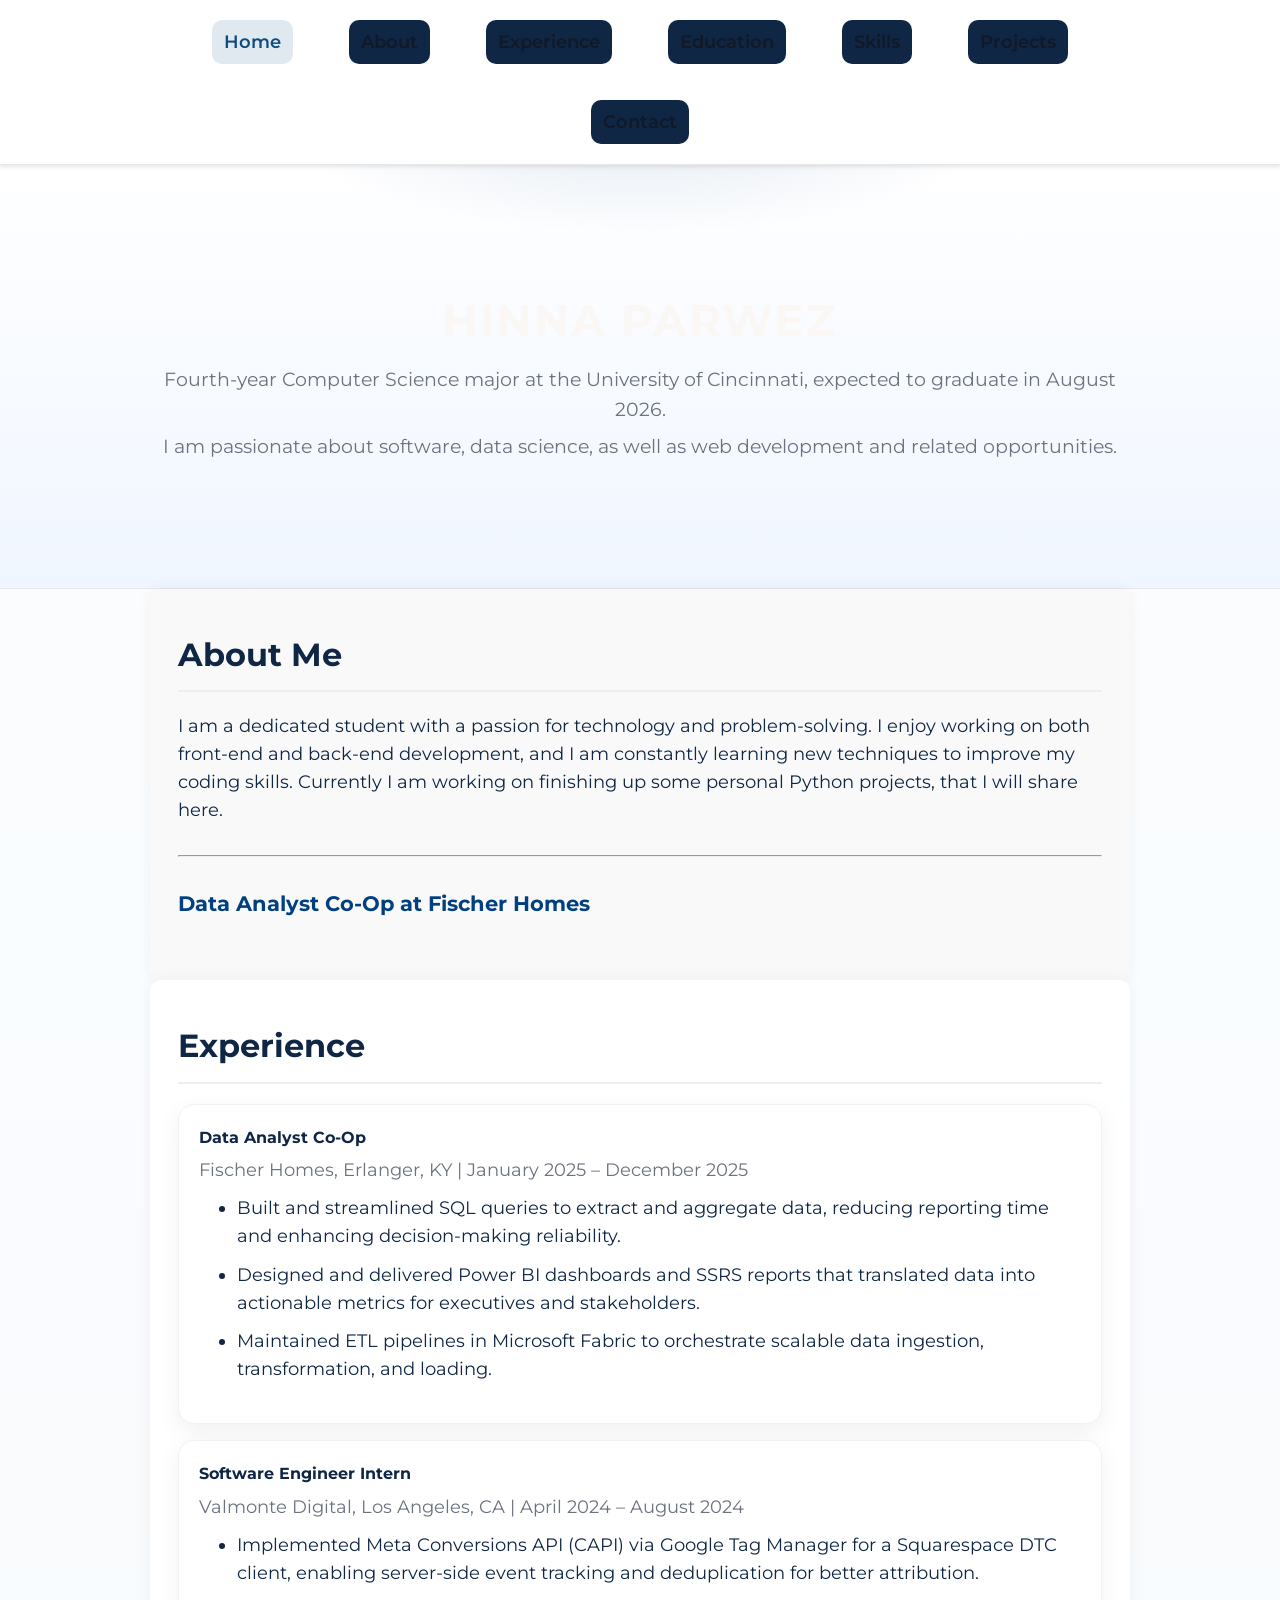
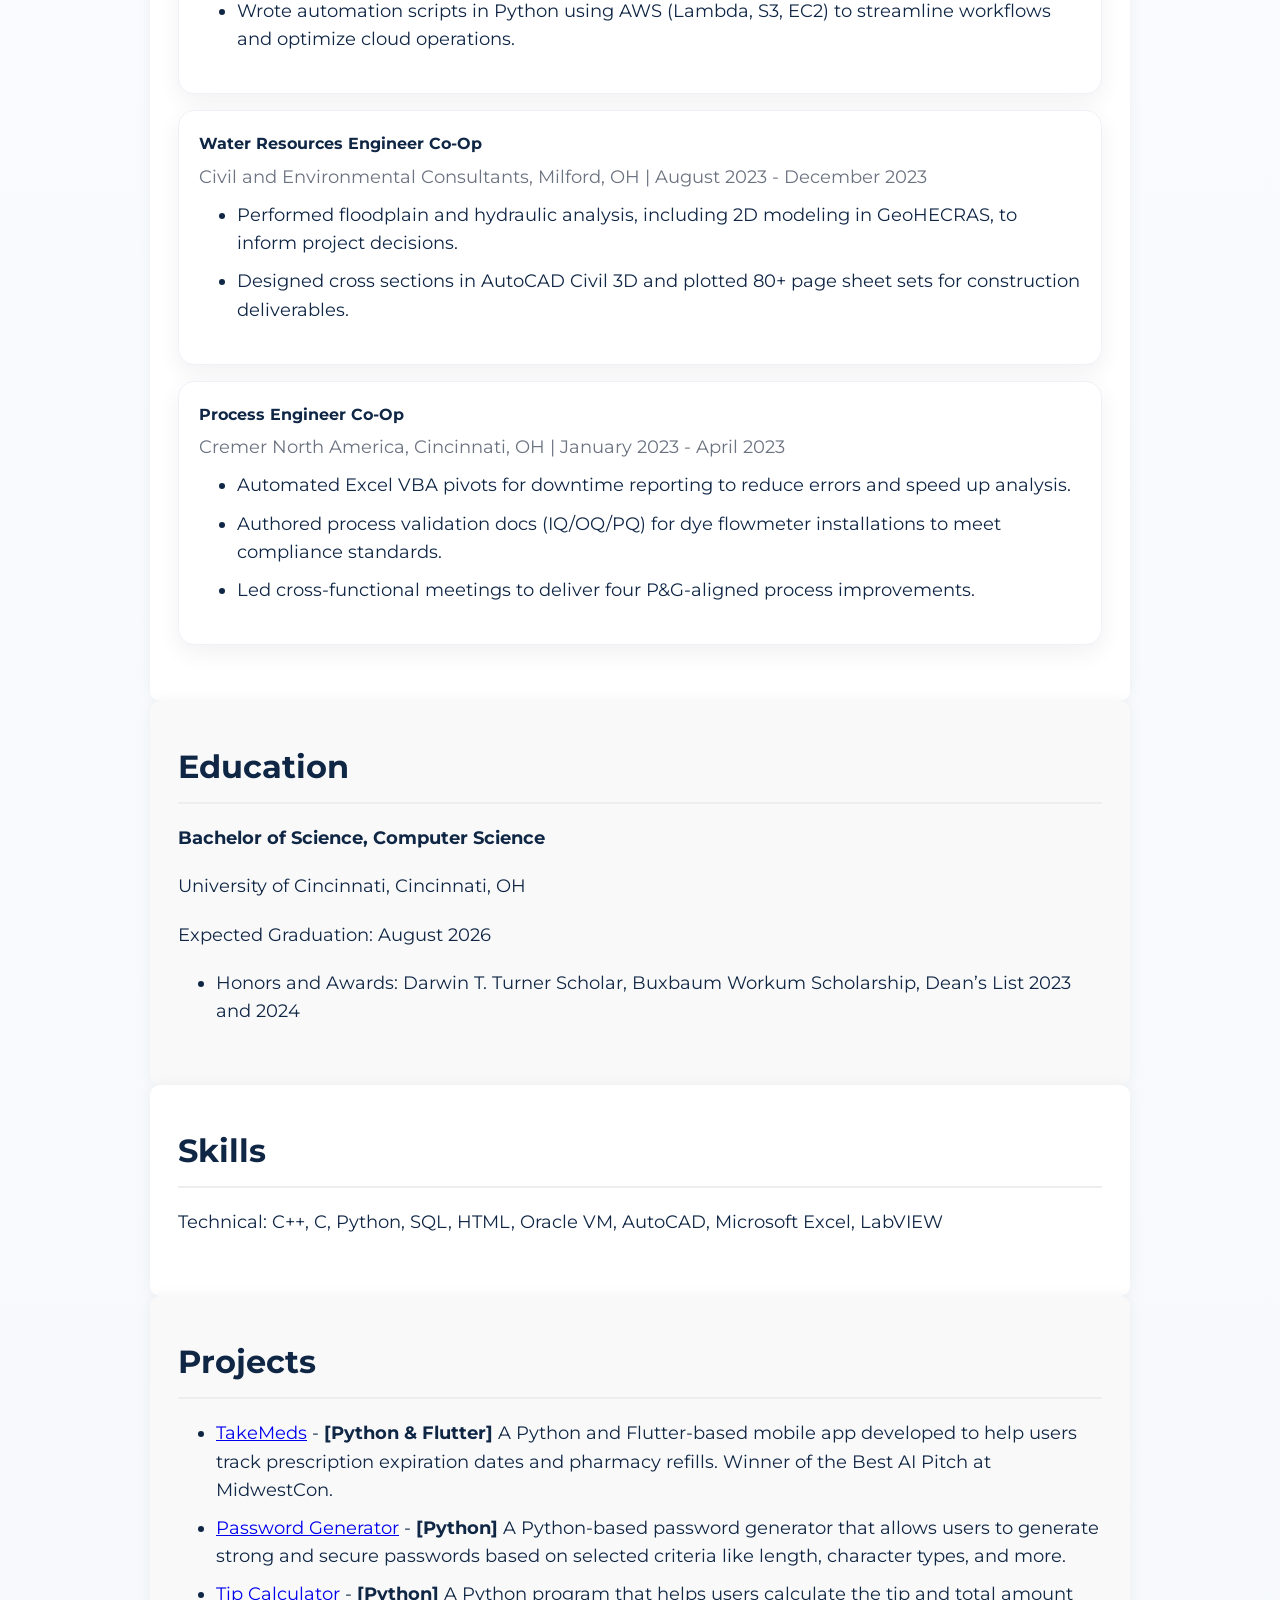
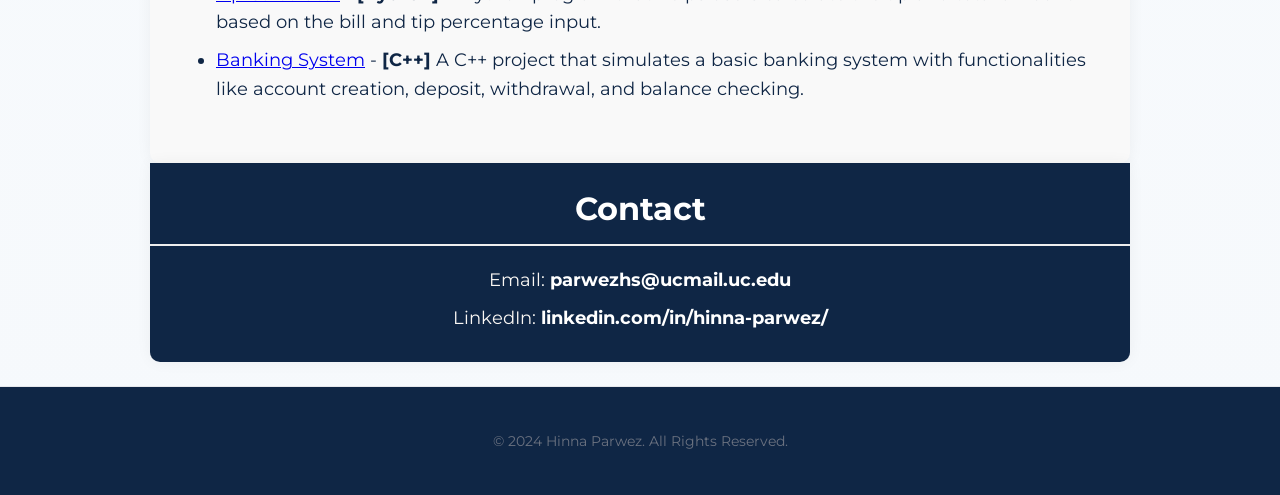
==== commit 0259bb31: "Update index.html" ====
--- a/index.html
+++ b/index.html
@@ -1,6 +1,3 @@
-Here you go — full, copy-paste-ready HTML with your Fischer Homes role added (as **Data Analyst Co-Op**), Valmonte updated to the new bullets, and a light visual refresh (sticky nav, smoother spacing, cleaner cards). You don’t need to touch your external CSS; I’ve included a small `<style>` block to instantly improve the look.
-
-```html
 <!DOCTYPE html>
 <html lang="en">
 <head>
@@ -226,4 +223,3 @@
     </script>
 </body>
 </html>
-```
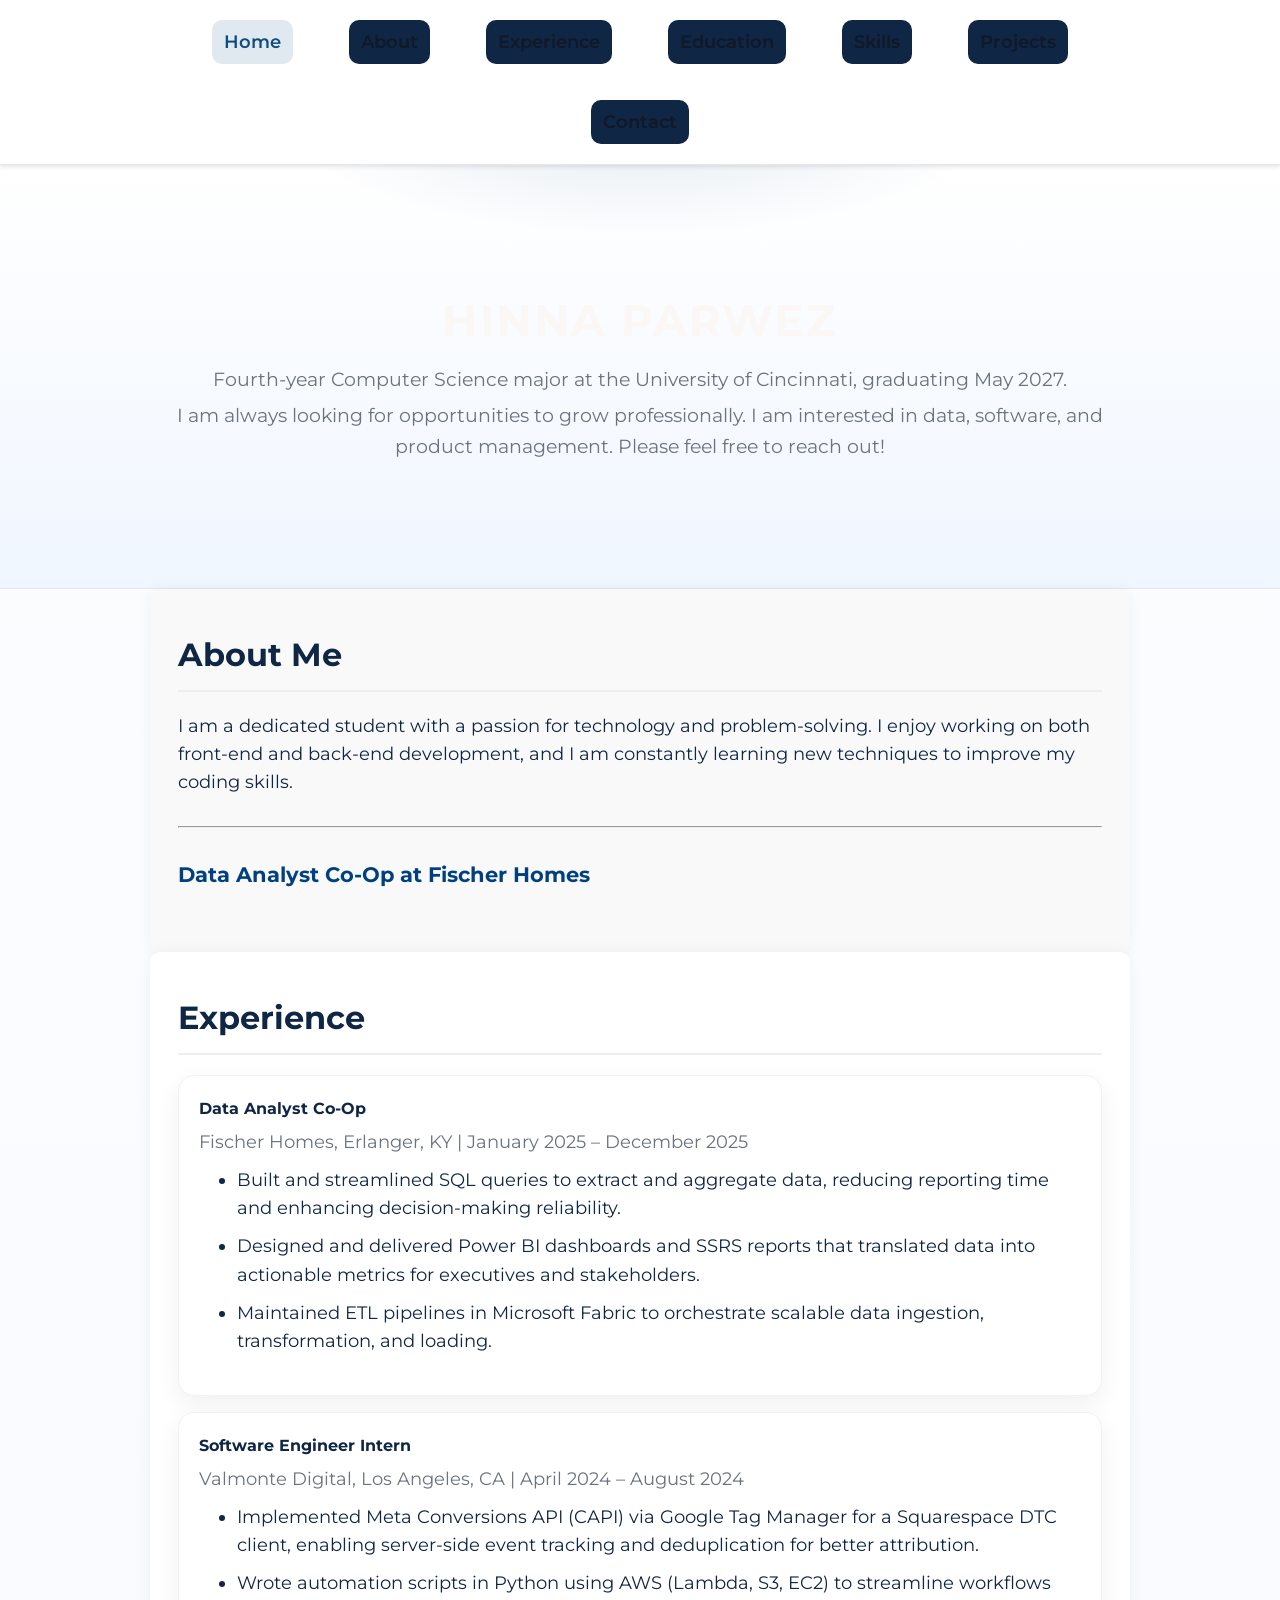
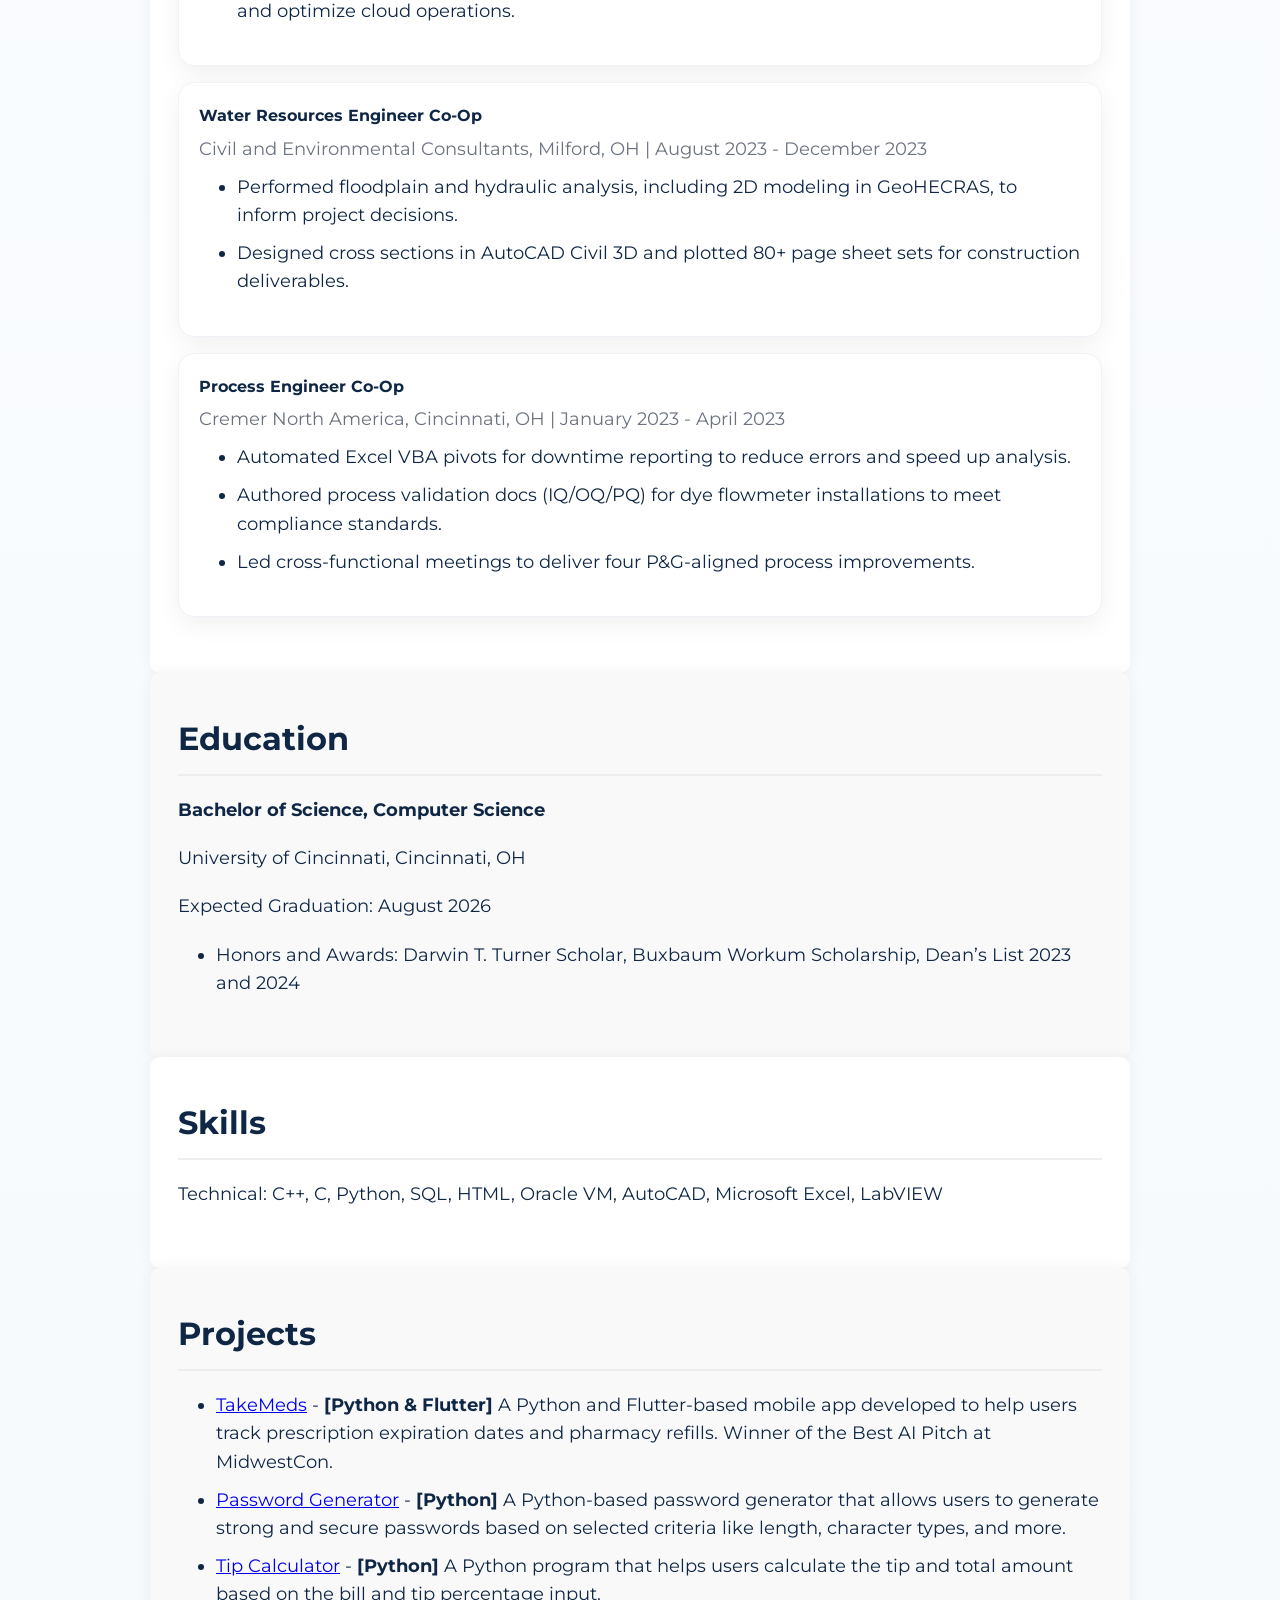
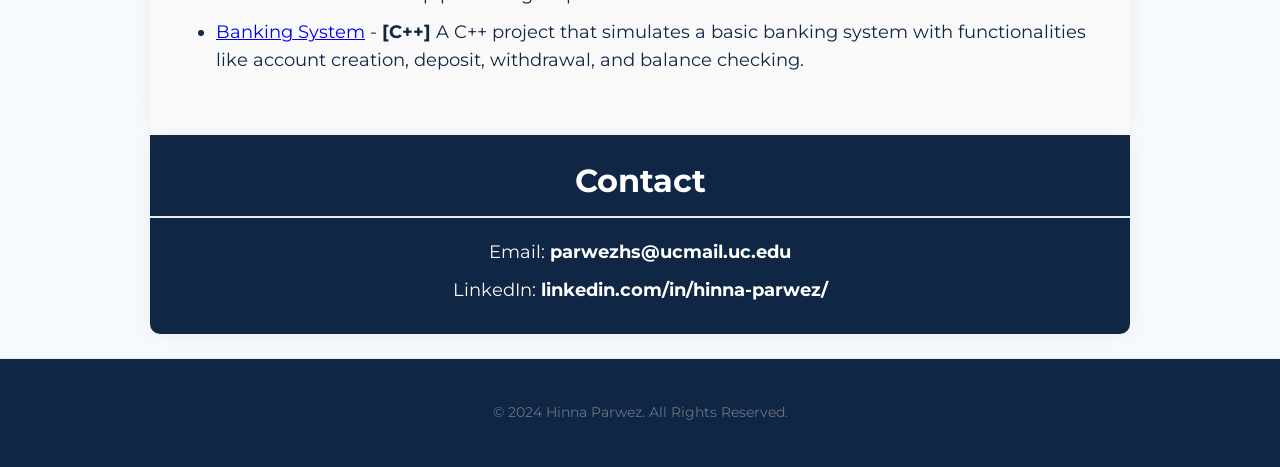
==== commit 3d2229cf: "Update index.html" ====
--- a/index.html
+++ b/index.html
@@ -98,15 +98,15 @@
     <header id="home">
         <div class="header-content">
             <h1>HINNA PARWEZ</h1>
-            <p>Fourth-year Computer Science major at the University of Cincinnati, expected to graduate in August 2026.</p>
-            <p>I am passionate about software, data science, as well as web development and related opportunities.</p>
+            <p>Fourth-year Computer Science major at the University of Cincinnati, graduating May 2027.</p>
+            <p>I am always looking for opportunities to grow professionally. I am interested in data, software, and product management. Please feel free to reach out! </p>
         </div>
     </header>
 
     <!-- About Section -->
     <section id="about">
         <h3>About Me</h3>
-        <p>I am a dedicated student with a passion for technology and problem-solving. I enjoy working on both front-end and back-end development, and I am constantly learning new techniques to improve my coding skills. Currently I am working on finishing up some personal Python projects, that I will share here.</p>
+        <p>I am a dedicated student with a passion for technology and problem-solving. I enjoy working on both front-end and back-end development, and I am constantly learning new techniques to improve my coding skills. </p>
         <hr style="margin: 30px 0;">
         <p><strong style="font-size: 1.2em; color: #004080;">Data Analyst Co-Op at Fischer Homes</strong></p>
     </section>
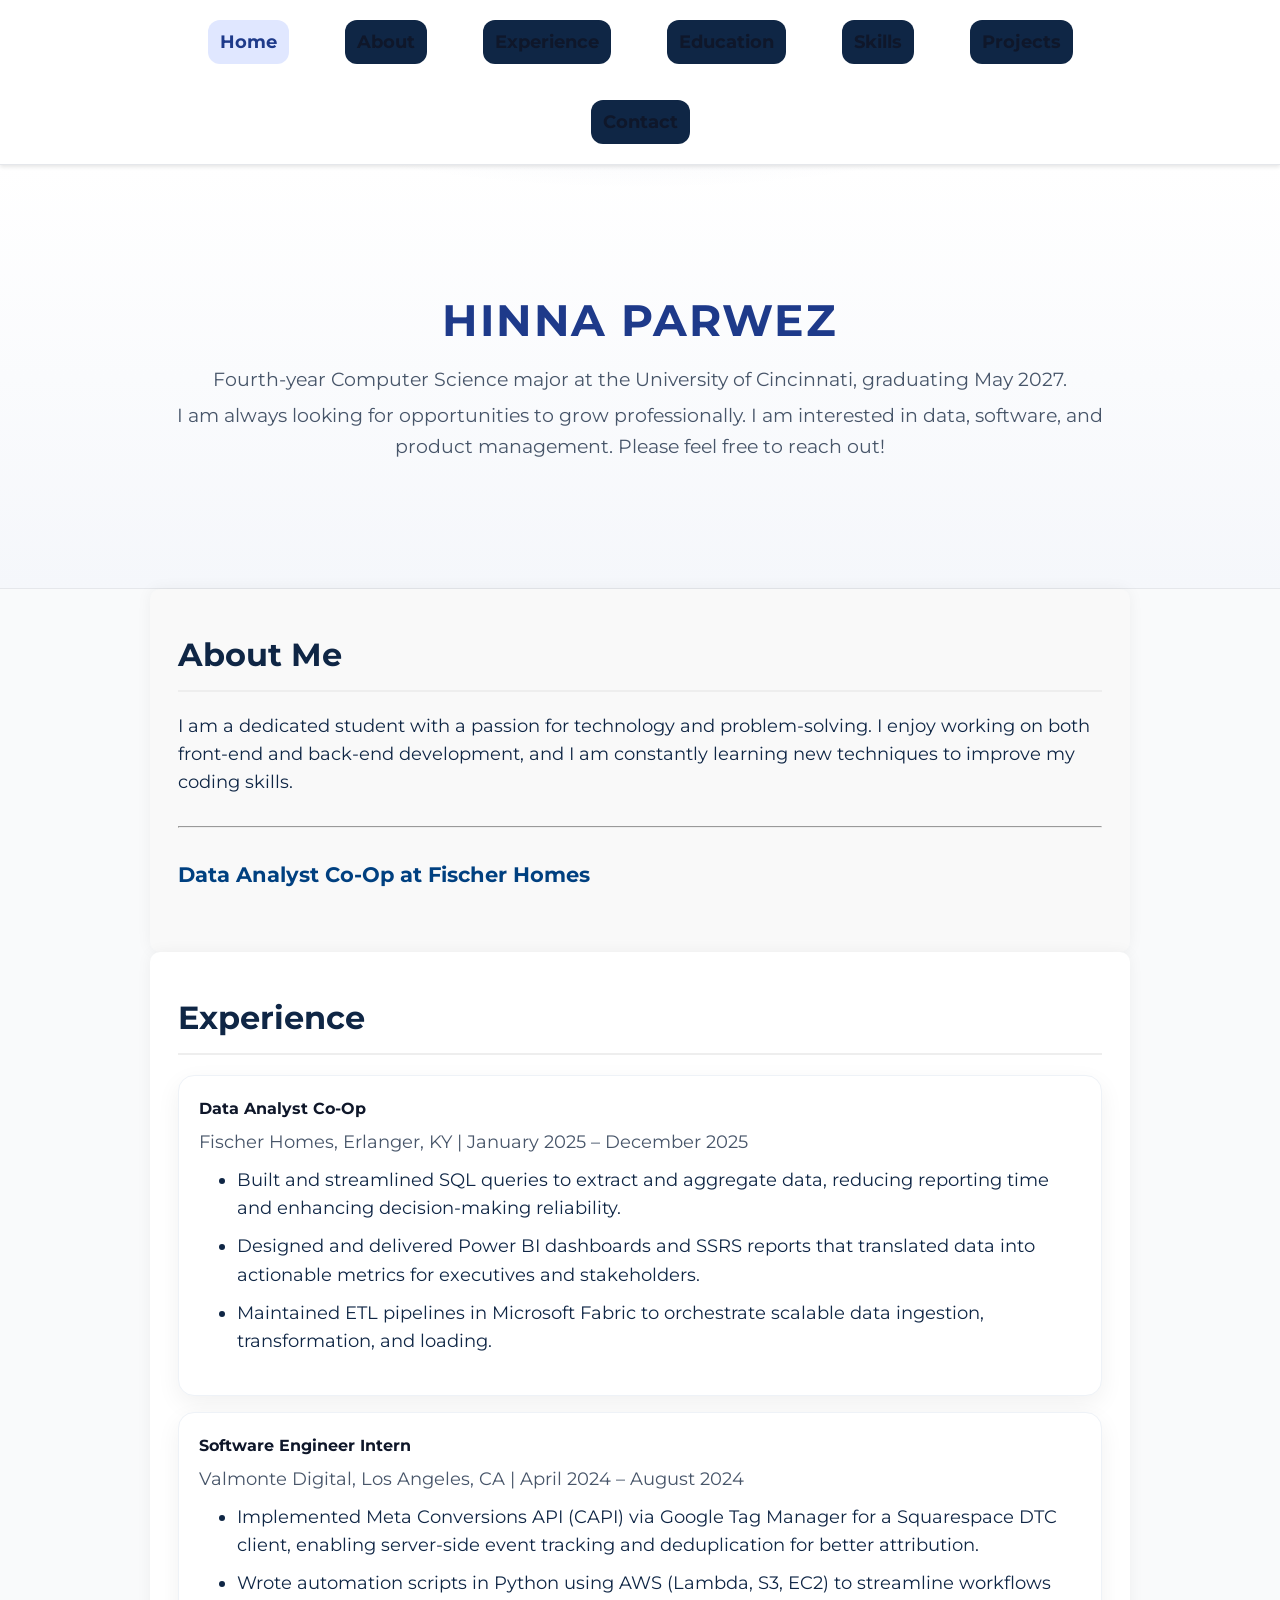
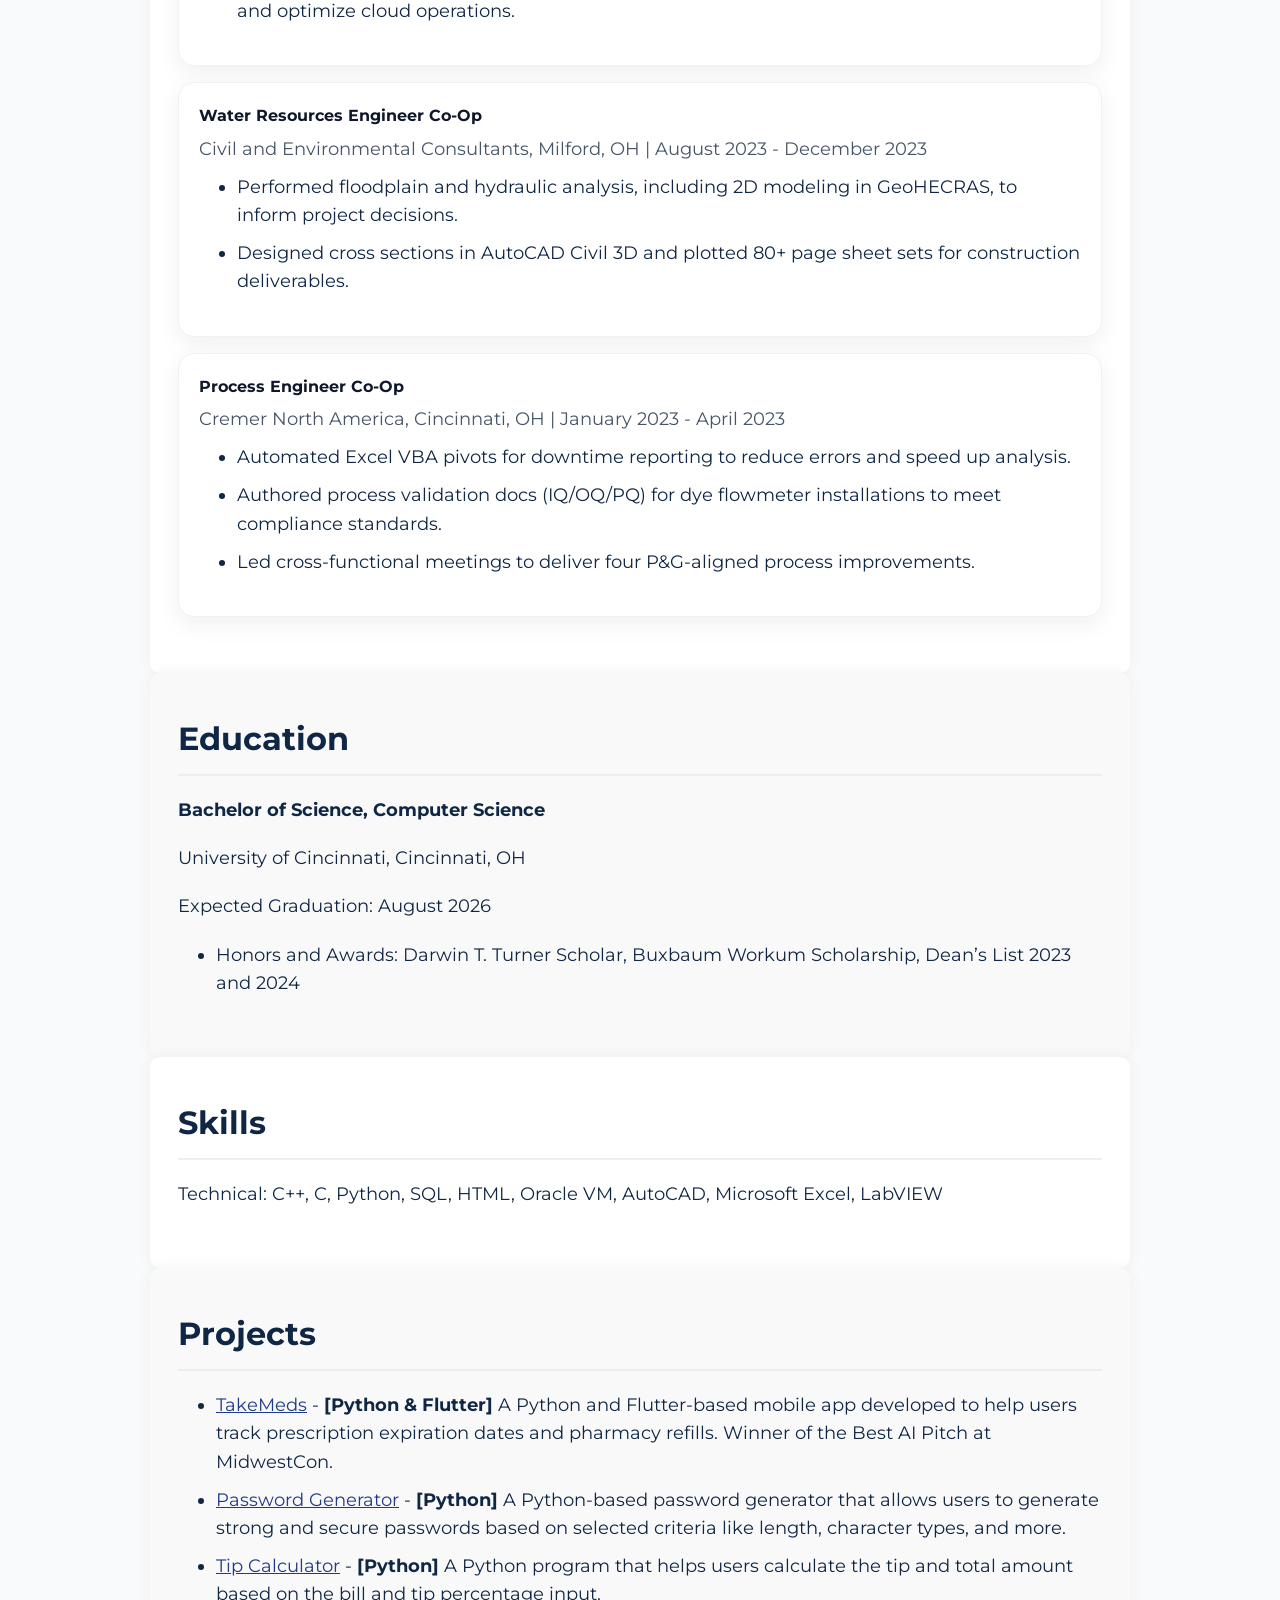
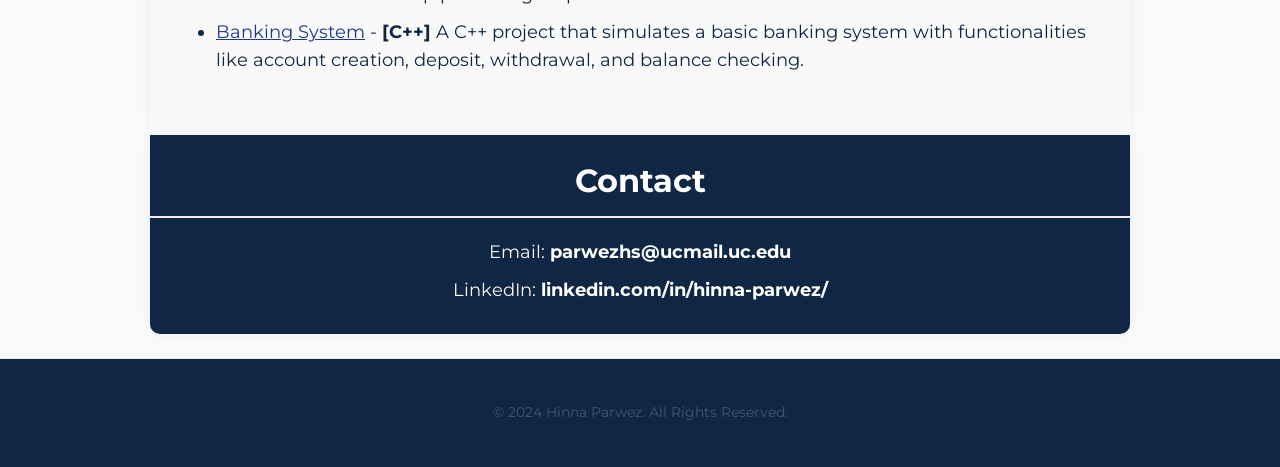
==== commit c7e40381: "Update index.html" ====
--- a/index.html
+++ b/index.html
@@ -6,81 +6,107 @@
     <title>Hinna Parwez's Portfolio</title>
     <link rel="stylesheet" href="styles.css">
     <link rel="stylesheet" href="https://fonts.googleapis.com/css2?family=Montserrat:wght@400;700&display=swap">
-    <style>
-        :root{
-          --bg:#f8fafc;
-          --fg:#111827;
-          --muted:#6b7280;
-          --accent:#0f4c81;
-          --card:#ffffff;
-          --ring:rgba(15,76,129,.12);
-          --radius:16px;
-          --space: clamp(16px, 3vw, 28px);
-          --maxw: 980px;
-          --shadow: 0 8px 24px rgba(0,0,0,.06);
-        }
-        html { scroll-behavior: smooth; }
-        * { box-sizing: border-box; }
-        body{
-          margin:0;
-          font-family: 'Montserrat', system-ui, -apple-system, Segoe UI, Roboto, Arial, sans-serif;
-          color:var(--fg);
-          background:linear-gradient(180deg, #fbfdff 0%, #f6f9fc 100%);
-          line-height:1.6;
-        }
-        nav{
-          position: sticky; top:0; z-index: 50;
-          background: rgba(255,255,255,.9);
-          backdrop-filter: blur(8px);
-          border-bottom:1px solid #e5e7eb;
-        }
-        #nav-menu{
-          max-width: var(--maxw);
-          margin:0 auto; padding: 10px var(--space);
-          display:flex; gap:16px; flex-wrap:wrap; align-items:center;
-          list-style:none;
-        }
-        #nav-menu a{
-          text-decoration:none; color:var(--fg); font-weight:600; padding:8px 12px; border-radius:10px;
-        }
-        #nav-menu a:hover, #nav-menu a.is-active{
-          background: var(--ring);
-          color: var(--accent);
-        }
-        header{
-          display:grid; place-items:center;
-          padding: clamp(48px, 10vw, 120px) var(--space);
-          text-align:center;
-          background:
-            radial-gradient(600px 200px at 50% -50px, rgba(15,76,129,.12), transparent 60%),
-            linear-gradient(180deg, #ffffff 0%, #f0f6ff 100%);
-          border-bottom:1px solid #e5e7eb;
-        }
-        .header-content{ max-width: var(--maxw); margin:0 auto; }
-        .header-content h1{ letter-spacing:.04em; margin:0 0 8px; font-size: clamp(28px, 5vw, 44px); }
-        .header-content p{ margin:6px 0; color: var(--muted); }
-
-        section{ max-width: var(--maxw); margin: 0 auto; padding: 40px var(--space); }
-        h3{ margin:0 0 12px; font-size: clamp(20px, 3.2vw, 28px); }
-        .card{
-          background: var(--card);
-          border-radius: var(--radius);
-          box-shadow: var(--shadow);
-          padding: 20px;
-          margin: 16px 0;
-          border: 1px solid #eef2f7;
-        }
-        .card h4{ margin: 0 0 6px; }
-        .card p{ margin: 0 0 10px; color: var(--muted); }
-        ul{ padding-left: 18px; margin: 0; }
-        li{ margin: 6px 0; }
-        footer{
-          text-align:center; padding: 28px var(--space); color: var(--muted);
-          border-top:1px solid #e5e7eb; margin-top: 24px;
-        }
-        /* subtle anchor focus ring */
-        a:focus-visible{ outline: 3px solid var(--ring); border-radius:8px; }
-    </style>
+   <style>
+  :root{
+    /* unified, accessible palette */
+    --bg:#f9fafb;                 /* page background */
+    --fg:#0f172a;                 /* primary text (slate-900) */
+    --muted:#475569;              /* secondary text (slate-600) */
+    --accent:#1e3a8a;             /* single accent (indigo-900) */
+    --accent-weak:#e0e7ff;        /* light indigo for hovers/chips */
+    --card:#ffffff;
+    --ring:rgba(30,58,138,.14);   /* indigo-900 at low alpha */
+    --radius:16px;
+    --space: clamp(16px, 3vw, 28px);
+    --maxw: 980px;
+    --shadow: 0 8px 24px rgba(2,6,23,.06);
+  }
+
+  html { scroll-behavior: smooth; }
+  * { box-sizing: border-box; }
+  body{
+    margin:0;
+    font-family: 'Montserrat', system-ui, -apple-system, Segoe UI, Roboto, Arial, sans-serif;
+    color:var(--fg);
+    background: var(--bg);
+    line-height:1.6;
+  }
+
+  /* NAV */
+  nav{
+    position: sticky; top:0; z-index: 50;
+    background: rgba(255,255,255,.92);
+    backdrop-filter: blur(8px);
+    border-bottom:1px solid #e5e7eb;
+  }
+  #nav-menu{
+    max-width: var(--maxw);
+    margin:0 auto; padding: 10px var(--space);
+    display:flex; gap:16px; flex-wrap:wrap; align-items:center;
+    list-style:none;
+  }
+  #nav-menu a{
+    text-decoration:none; color:var(--fg); font-weight:700;
+    padding:8px 12px; border-radius:12px; transition:.15s ease;
+  }
+  #nav-menu a:hover,
+  #nav-menu a.is-active{
+    background: var(--accent-weak);
+    color: var(--accent);
+  }
+
+  /* HEADER — softer, non-competing gradient */
+  header{
+    display:grid; place-items:center;
+    padding: clamp(48px, 10vw, 120px) var(--space);
+    text-align:center;
+    background:
+      radial-gradient(800px 240px at 50% -120px, rgba(30,58,138,.10), transparent 60%),
+      linear-gradient(180deg, #ffffff 0%, #f5f7fb 100%);
+    border-bottom:1px solid #e5e7eb;
+  }
+  .header-content{ max-width: var(--maxw); margin:0 auto; }
+  .header-content h1{
+    letter-spacing:.04em; margin:0 0 8px;
+    font-size: clamp(28px, 5vw, 44px);
+    color: var(--accent);
+  }
+  .header-content p{ margin:6px 0; color: var(--muted); }
+
+  /* SECTIONS/CARDS */
+  section{ max-width: var(--maxw); margin: 0 auto; padding: 40px var(--space); }
+  h3{ margin:0 0 12px; font-size: clamp(20px, 3.2vw, 28px); color:var(--fg); }
+  .card{
+    background: var(--card);
+    border-radius: var(--radius);
+    box-shadow: var(--shadow);
+    padding: 20px;
+    margin: 16px 0;
+    border: 1px solid #eef2f7;
+  }
+  .card h4{ margin: 0 0 6px; color:var(--fg); }
+  .card p{ margin: 0 0 10px; color: var(--muted); }
+  ul{ padding-left: 18px; margin: 0; }
+  li{ margin: 6px 0; }
+
+  /* links + focus */
+  a{ color: var(--accent); }
+  a:hover{ opacity:.9; }
+  a:focus-visible{ outline: 3px solid var(--accent-weak); border-radius:8px; }
+
+  footer{
+    text-align:center; padding: 28px var(--space); color: var(--muted);
+    border-top:1px solid #e5e7eb; margin-top: 24px;
+  }
+
+  /* optional: respect dark mode a bit without full redesign */
+  @media (prefers-color-scheme: dark){
+    :root{ --bg:#0b1020; --fg:#f8fafc; --muted:#cbd5e1; --card:#0f172a; --accent-weak:rgba(99,102,241,.18); --shadow: 0 8px 24px rgba(0,0,0,.35); }
+    nav{ background: rgba(15,23,42,.8); border-bottom-color:#1f2937; }
+    header{ border-bottom-color:#1f2937; }
+    .card{ border-color:#1f2937; }
+  }
+</style>
 </head>
 <body>
     <nav>
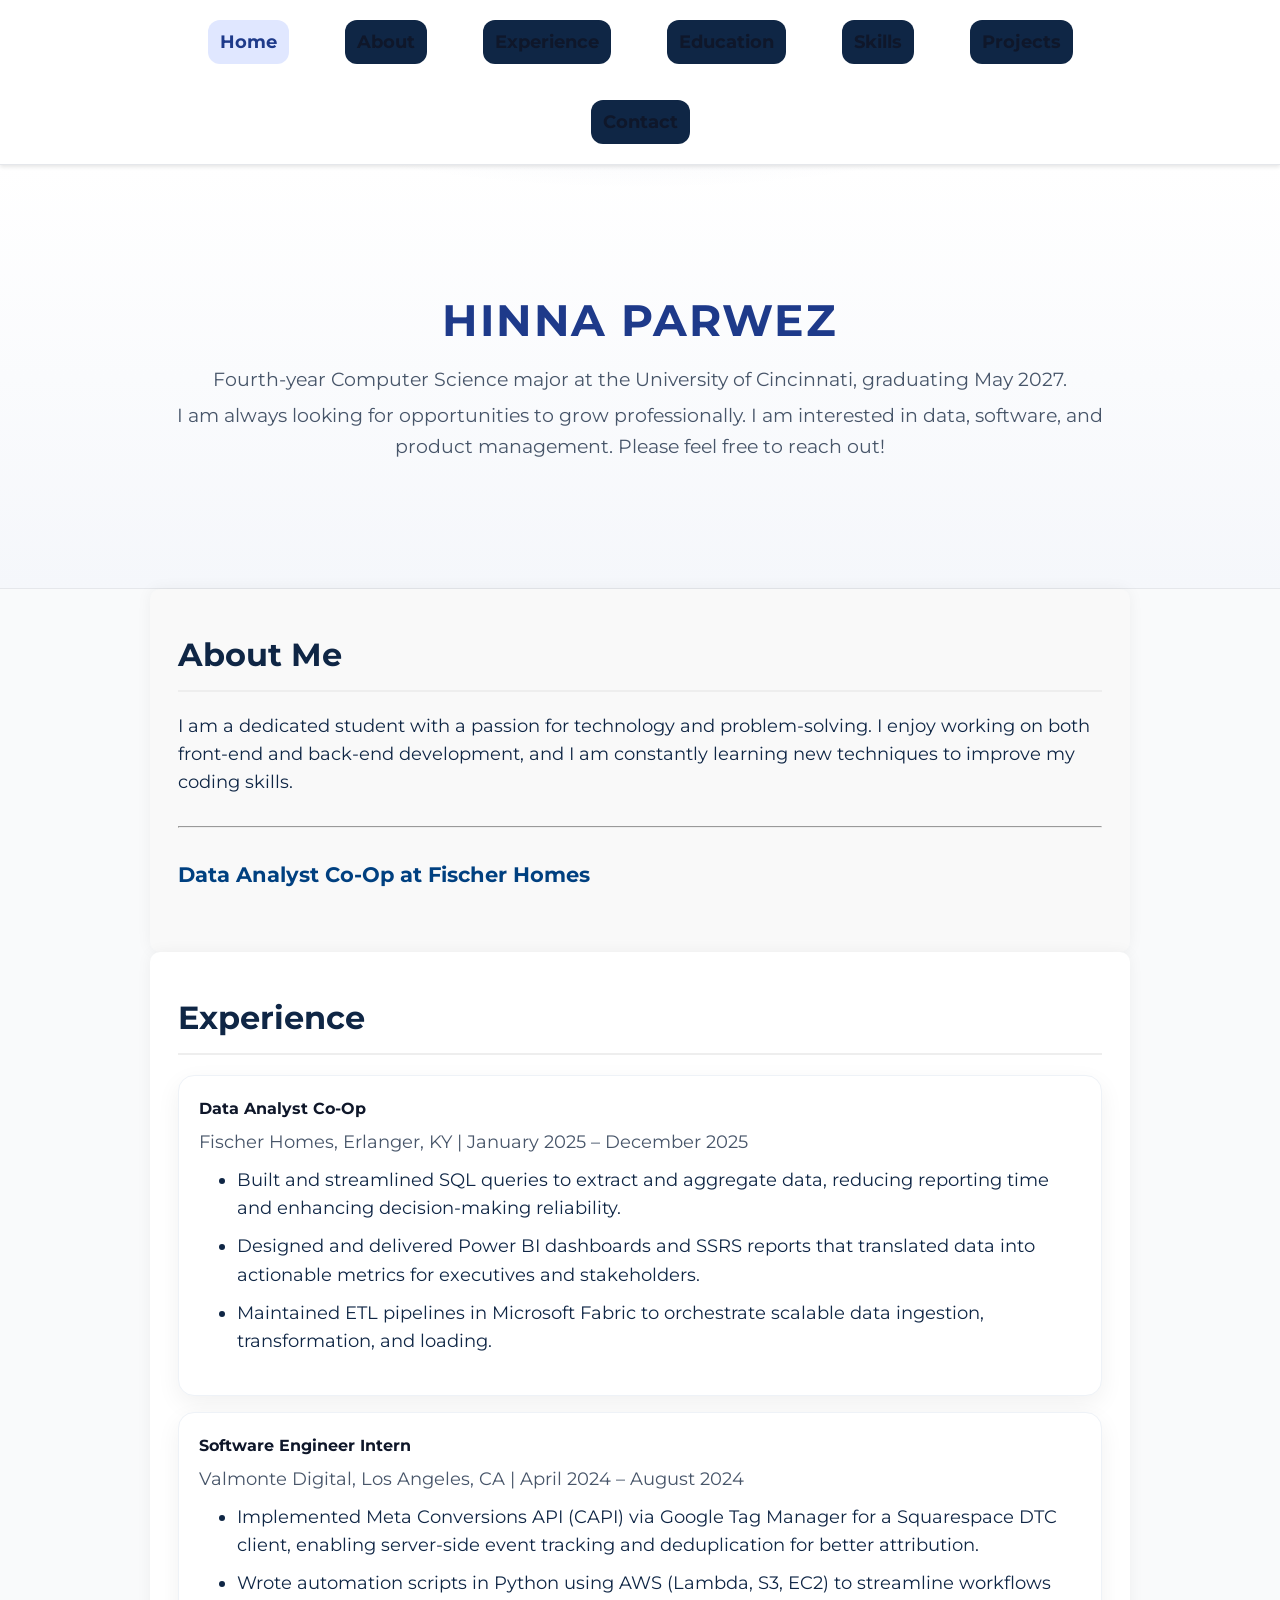
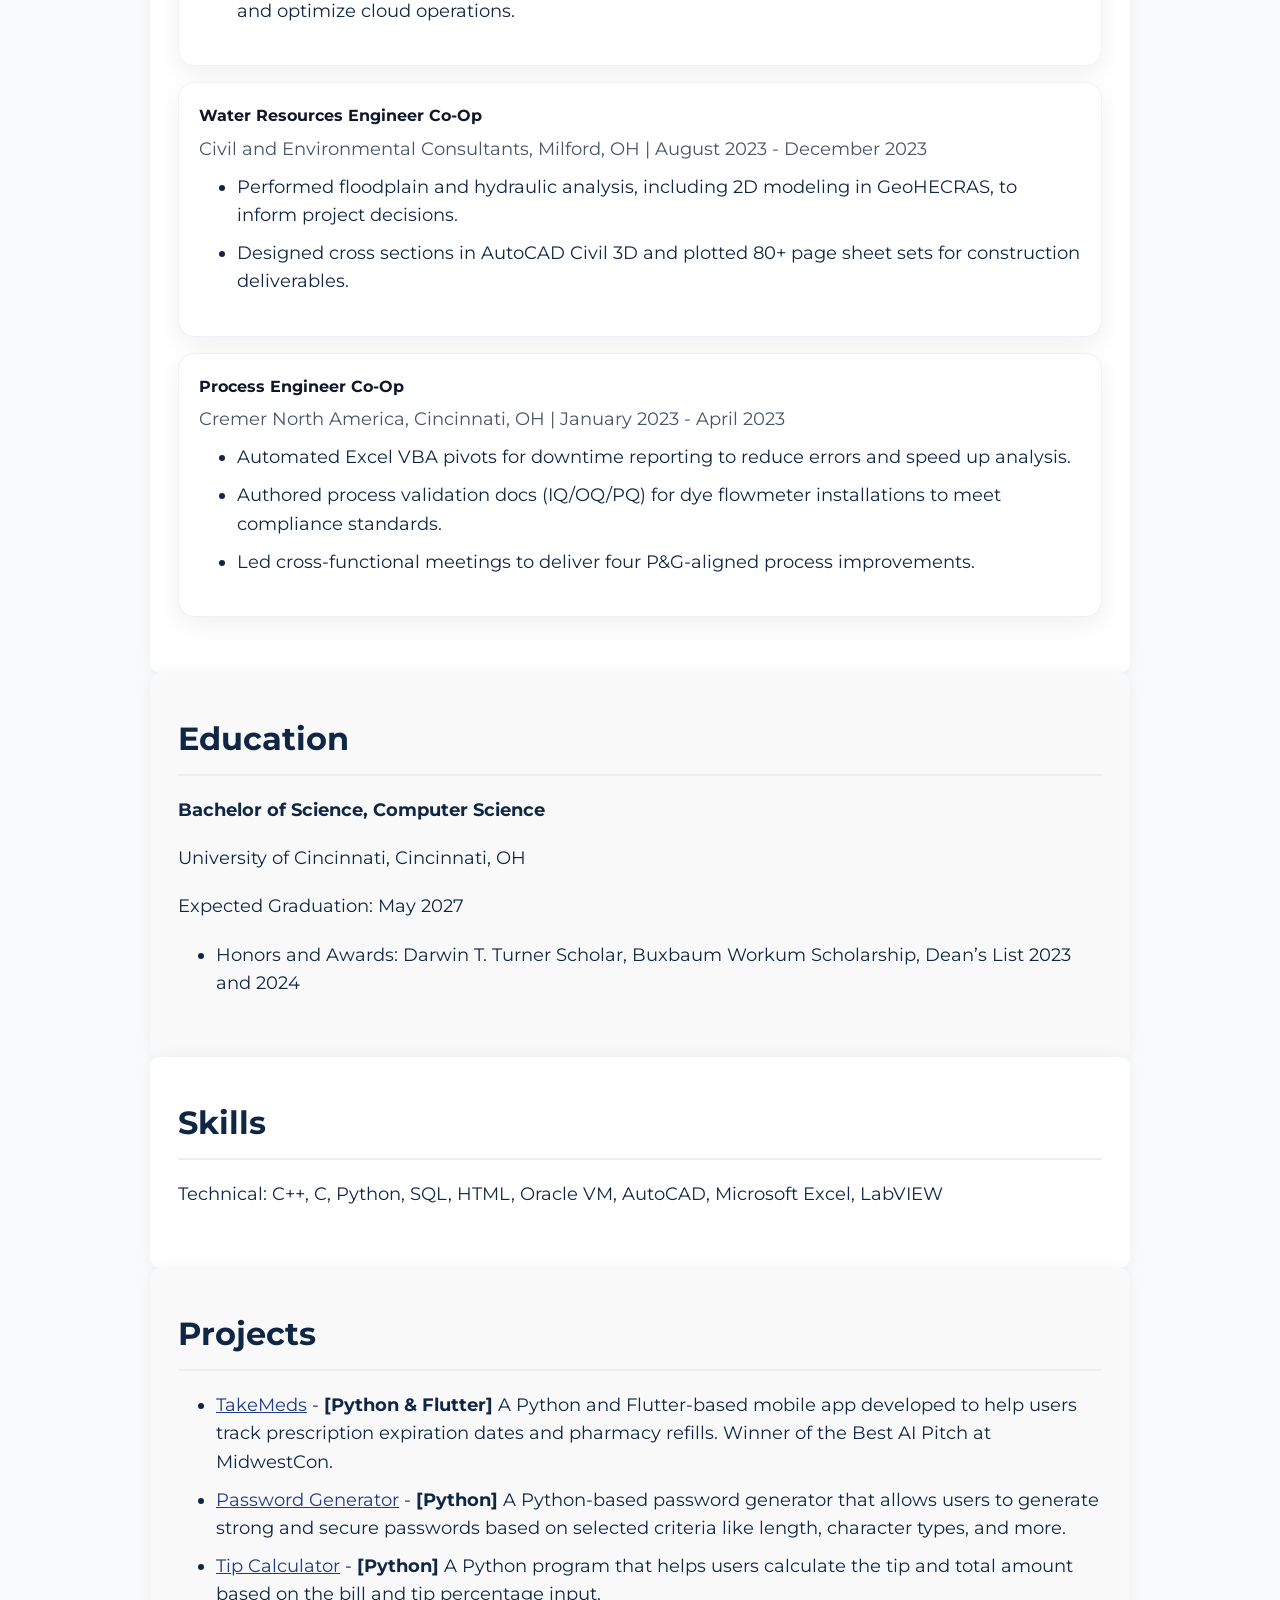
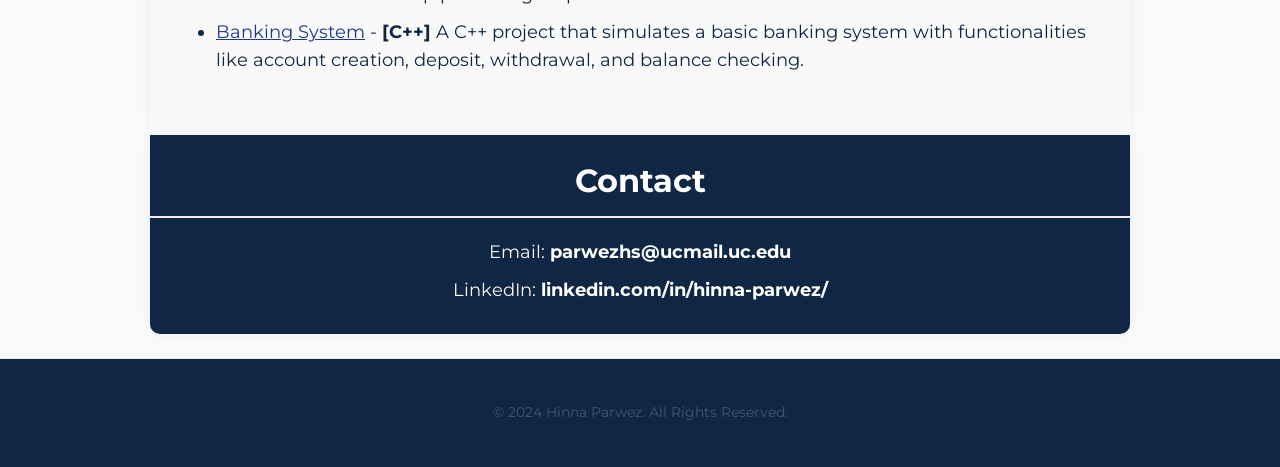
==== commit d704e630: "Update index.html" ====
--- a/index.html
+++ b/index.html
@@ -185,7 +185,7 @@
         <h3>Education</h3>
         <p><strong>Bachelor of Science, Computer Science</strong></p>
         <p>University of Cincinnati, Cincinnati, OH</p>
-        <p>Expected Graduation: August 2026</p>
+        <p>Expected Graduation: May 2027 </p>
         <ul>
             <li>Honors and Awards: Darwin T. Turner Scholar, Buxbaum Workum Scholarship, Dean’s List 2023 and 2024</li>
         </ul>
